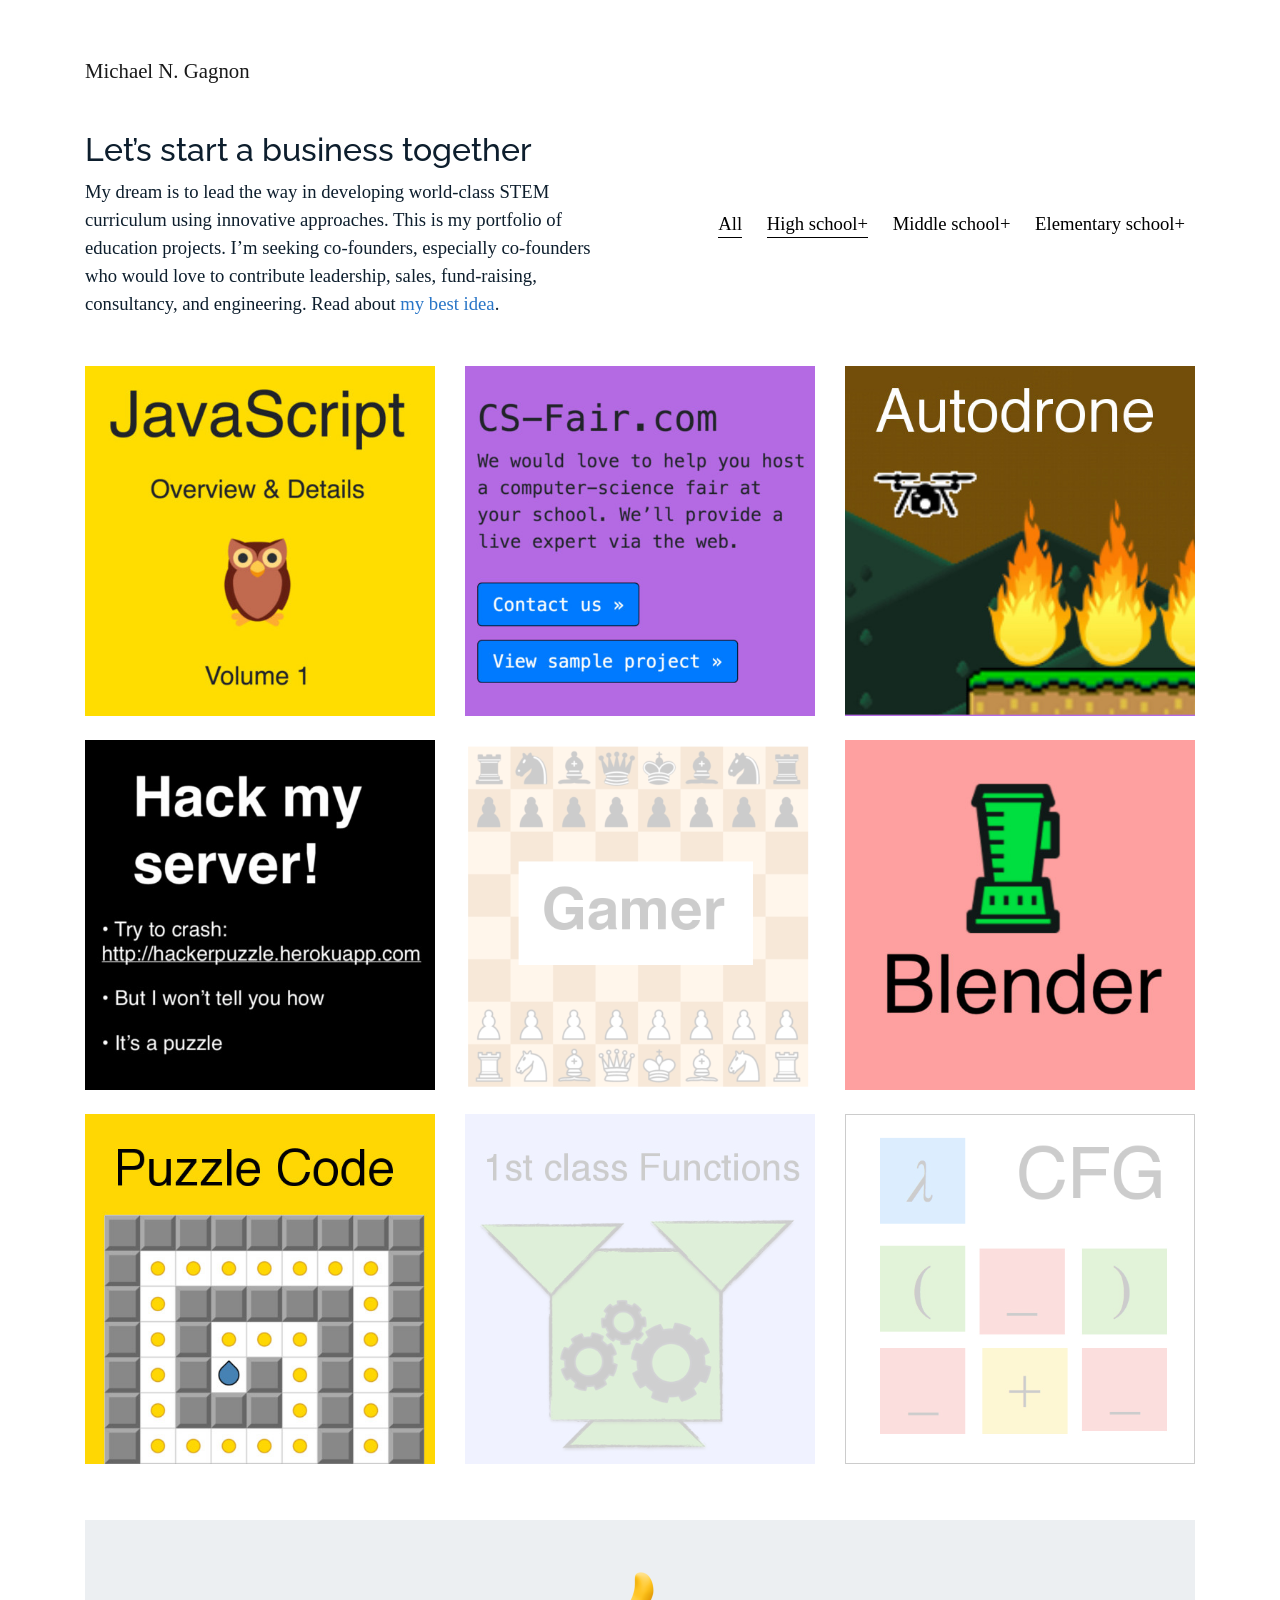
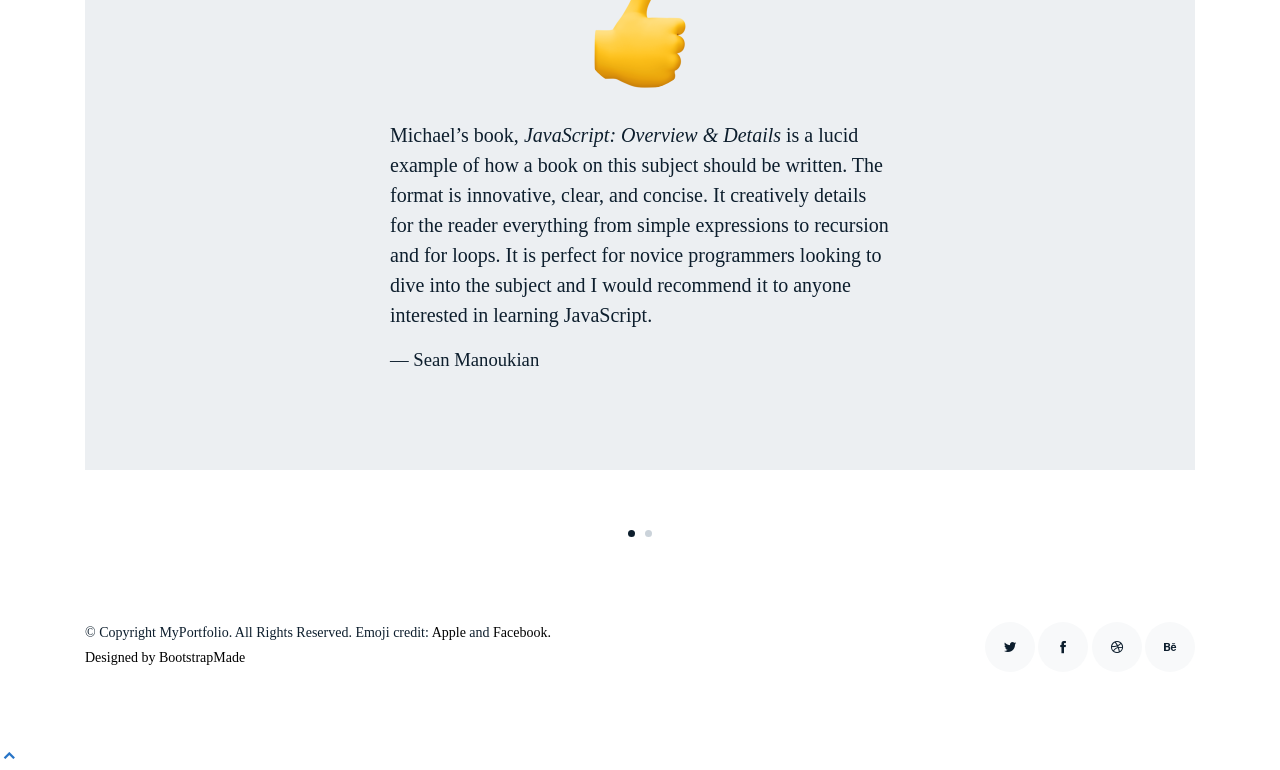
==== index.html @ 77067ec3 "." ====
<!DOCTYPE html>
<html lang="en">

<head>
  <meta charset="utf-8">
  <meta content="width=device-width, initial-scale=1.0" name="viewport">

  <title>Michael N. Gagnon - Index</title>
  <meta content="" name="descriptison">
  <meta content="" name="keywords">

  <!-- Favicons -->
  <link href="assets/img/favicon.png" rel="icon">
  <link href="assets/img/apple-touch-icon.png" rel="apple-touch-icon">

  <!-- Google Fonts -->
  <link href="https://fonts.googleapis.com/css?family=https://fonts.googleapis.com/css?family=Inconsolata:400,500,600,700|Raleway:400,400i,500,500i,600,600i,700,700i" rel="stylesheet">

  <!-- Vendor CSS Files -->
  <link href="assets/vendor/bootstrap/css/bootstrap.min.css" rel="stylesheet">
  <link href="assets/vendor/icofont/icofont.min.css" rel="stylesheet">
  <link href="assets/vendor/aos/aos.css" rel="stylesheet">
  <link href="assets/vendor/line-awesome/css/line-awesome.min.css" rel="stylesheet">
  <link href="assets/vendor/owl.carousel/assets/owl.carousel.min.css" rel="stylesheet">

  <!-- Template Main CSS File -->
  <link href="assets/css/style.css" rel="stylesheet">

  <!-- =======================================================
  * Template Name: MyPortfolio - v2.0.0
  * Template URL: https://bootstrapmade.com/myportfolio-bootstrap-portfolio-website-template/
  * Author: BootstrapMade.com
  * License: https://bootstrapmade.com/license/
  ======================================================== -->
</head>

<body>



  <nav class="navbar navbar-light custom-navbar">
    <div class="container">
      <a class="navbar-brand" href="index.html">Michael N. Gagnon</a>

      

    </div>
  </nav>

  <main id="main">

    <!-- ======= Works Section ======= -->
    <section class="section site-portfolio">
      <div class="container">
        <div class="row mb-5 align-items-center">
          <div class="col-md-12 col-lg-6 mb-4 mb-lg-0" data-aos="fade-up">
            <h2>Let&rsquo;s start a business together</h2>
            <p class="mb-0">My dream is to lead the way in developing world-class STEM curriculum using innovative approaches. 
            This is my portfolio of education projects.
             I&rsquo;m seeking co-founders, especially co-founders who would love to contribute leadership, sales, fund-raising, consultancy, and engineering. Read about <a href="magic-textbook.html">my best idea</a>.</p>
          </div>
          <div class="col-md-12 col-lg-6 text-left text-lg-right" data-aos="fade-up" data-aos-delay="100">
            <div id="filters" class="filters">
              <a href="#" data-filter="*" class="active">All</a>
              <a href="#" data-filter=".hs" class="active">High school+</a>
              <a href="#" data-filter=".ms">Middle school+</a>
              <a href="#" data-filter=".es">Elementary school+</a>
            </div>
          </div>
        </div>
        <div id="portfolio-grid" class="row no-gutter" data-aos="fade-up" data-aos-delay="200">
          <div class="item hs col-sm-6 col-md-4 col-lg-4 mb-4">
            <a href="js.html" class="item-wrap fancybox">
              <div class="work-info">
                <h3>A textbook</h3>
              </div>
              <img class="img-fluid" src="assets/img/img_1.jpg">
            </a>
          </div>
          <div class="item hs col-sm-6 col-md-4 col-lg-4 mb-4">
            <a href="cs-fair.html" class="item-wrap fancybox">
              <div class="work-info">
                <h3>A science fair</h3>
              </div>
              <img class="img-fluid" src="assets/img/img_2.jpg">
            </a>
          </div>
          <div class="item ms col-sm-6 col-md-4 col-lg-4 mb-4">
            <a href="autodrone.html" class="item-wrap fancybox">
              <div class="work-info">
                <h3>A programming game</h3>
              </div>
              <img class="img-fluid" src="assets/img/img_3.jpg">
            </a>
          </div>
          <div class="item ms col-sm-6 col-md-4 col-lg-4 mb-4">
            <a href="hack.html" class="item-wrap fancybox">
              <div class="work-info">
                <h3>An introduction to hacking</h3>
              </div>
              <img class="img-fluid" src="assets/img/img_4.jpg">
            </a>
          </div>
          <div class="item hs col-sm-6 col-md-4 col-lg-4 mb-4">
            <a href="https://github.com/mikegagnon/gamer" class="item-wrap fancybox static-fancy">
              <div class="work-info">
                <h3>Makes game development easier for novices</h3>
              </div>
              <img class="img-fluid" src="assets/img/img_5.png">
            </a>
          </div>
          <div class="item ms col-sm-6 col-md-4 col-lg-4 mb-4">
            <a href="blender.html" class="item-wrap fancybox">
              <div class="work-info">
                <h3>P2P tutoring</h3>
              </div>
              <img class="img-fluid" src="assets/img/img_6.jpg">
            </a>
          </div>


   

          <div class="item es col-sm-6 col-md-4 col-lg-4 mb-4">
            <a href="puzzlecode.html" class="item-wrap fancybox">
              <div class="work-info">
                <h3>A programming game</h3>
              </div>
              <img class="img-fluid" src="assets/img/img_7.jpg">
            </a>
          </div>
          <div class="item es col-sm-6 col-md-4 col-lg-4 mb-4">
            <a href="http://michaelgagnon.me/file/first-class-functions.key.zip" class="item-wrap fancybox  static-fancy">
              <div class="work-info">
                <h3>Theoretical computer science for elementary school</h3>
              </div>
              <img class="img-fluid" src="assets/img/img_8.jpg">
            </a>
          </div>
          <div class="item es col-sm-6 col-md-4 col-lg-4 mb-4">
            <a href="http://michaelgagnon.me/file/cfg.pdf" class="item-wrap fancybox  static-fancy">
              <div class="work-info">
                <h3>Theoretical computer science for elementary school</h3>
              </div>
              <img class="img-fluid" src="assets/img/img_9.jpg" style="border: 1px solid black;">
            </a>
          </div>
        </div>
      </div>
    </section><!-- End  Works Section -->

    <!-- ======= Testimonials Section ======= -->
    <section class="section pt-0">
      <div class="container">

        <div class="owl-carousel testimonial-carousel">

          <div class="testimonial-wrap">
            <div class="testimonial">
              <img src="assets/img/thumb.png" alt="Image" class="img-fluid">
              <blockquote>
                <p>Michael’s book, <i>JavaScript: Overview &amp; Details</i> is a lucid example of how a book on this subject should be written. The format is innovative, clear, and concise. It creatively details for the reader everything from simple expressions to recursion and for loops. It is perfect for novice programmers looking to dive into the subject and I would recommend it to anyone interested in learning JavaScript.  </p>
              </blockquote>
              <p>&mdash; Sean Manoukian</p>
            </div>
          </div>

          <div class="testimonial-wrap">
            <div class="testimonial">
              <img src="assets/img/smiley.png" alt="Image" class="img-fluid">
              <blockquote>
                <p>Your game [<i>Puzzle Code</i>] is beautifully done. Perhaps I did not play it long enough to discover anything that makes it particularly fun. It seems like a very generic rehearsal for programming concepts. I teach programming to students who have trouble multiplying and I might use the game to prep kids for learning BASIC. Learning BASIC, however, is only barely worth the time it takes and extending that process seems inefficient. I like your game but I can accomplish the same goals using Scratch and Scratch delivers a whole lot more at the same time. I'll keep thinking about how to use Puzzle Code. Good luck!</p>
              </blockquote>
              <p>&mdash; Anonymous</p>
            </div>
          </div>

        </div>

      </div>
    </section><!-- End Testimonials Section -->

  </main><!-- End #main -->

  <!-- ======= Footer ======= -->
  <footer class="footer" role="contentinfo">
    <div class="container">
      <div class="row">
        <div class="col-sm-6">
          <p class="mb-1">&copy; Copyright MyPortfolio. All Rights Reserved. Emoji credit: <a href="https://emojipedia.org/slightly-smiling-face/">Apple</a> and <a href="https://emojipedia.org/thumbs-up/">Facebook<a>.</p>
          <div class="credits">
            <!--
            All the links in the footer should remain intact.
            You can delete the links only if you purchased the pro version.
            Licensing information: https://bootstrapmade.com/license/
            Purchase the pro version with working PHP/AJAX contact form: https://bootstrapmade.com/buy/?theme=MyPortfolio
          -->
            Designed by <a href="https://bootstrapmade.com/">BootstrapMade</a>
          </div>
        </div>
        <div class="col-sm-6 social text-md-right">
          <a href="#"><span class="icofont-twitter"></span></a>
          <a href="#"><span class="icofont-facebook"></span></a>
          <a href="#"><span class="icofont-dribbble"></span></a>
          <a href="#"><span class="icofont-behance"></span></a>
        </div>
      </div>
    </div>
  </footer>

  <a href="#" class="back-to-top"><i class="icofont-simple-up"></i></a>

  <!-- Vendor JS Files -->
  <script src="assets/vendor/jquery/jquery.min.js"></script>
  <script src="assets/vendor/bootstrap/js/bootstrap.bundle.min.js"></script>
  <script src="assets/vendor/jquery.easing/jquery.easing.min.js"></script>
  <script src="assets/vendor/php-email-form/validate.js"></script>
  <script src="assets/vendor/aos/aos.js"></script>
  <script src="assets/vendor/isotope-layout/isotope.pkgd.min.js"></script>
  <script src="assets/vendor/owl.carousel/owl.carousel.min.js"></script>

  <!-- Template Main JS File -->
  <script src="assets/js/main.js"></script>

</body>

</html>
---- assets/vendor/line-awesome/css/line-awesome.min.css ----
.la,.lab,.lad,.lal,.lar,.las{-moz-osx-font-smoothing:grayscale;-webkit-font-smoothing:antialiased;display:inline-block;font-style:normal;font-variant:normal;text-rendering:auto;line-height:1}.la-lg{font-size:1.33333em;line-height:.75em;vertical-align:-.0667em}.la-xs{font-size:.75em}.la-sm{font-size:.875em}.la-1x{font-size:1em}.la-2x{font-size:2em}.la-3x{font-size:3em}.la-4x{font-size:4em}.la-5x{font-size:5em}.la-6x{font-size:6em}.la-7x{font-size:7em}.la-8x{font-size:8em}.la-9x{font-size:9em}.la-10x{font-size:10em}.la-fw{text-align:center;width:1.25em}.la-ul{list-style-type:none;margin-left:2.5em;padding-left:0}.la-ul>li{position:relative}.la-li{left:-2em;position:absolute;text-align:center;width:2em;line-height:inherit}.la-border{border:solid .08em #eee;border-radius:.1em;padding:.2em .25em .15em}.la-pull-left{float:left}.la-pull-right{float:right}.la.la-pull-left,.lab.la-pull-left,.lal.la-pull-left,.lar.la-pull-left,.las.la-pull-left{margin-right:.3em}.la.la-pull-right,.lab.la-pull-right,.lal.la-pull-right,.lar.la-pull-right,.las.la-pull-right{margin-left:.3em}.la-spin{-webkit-animation:la-spin 2s infinite linear;animation:la-spin 2s infinite linear}.la-pulse{-webkit-animation:la-spin 1s infinite steps(8);animation:la-spin 1s infinite steps(8)}@-webkit-keyframes la-spin{0%{-webkit-transform:rotate(0);transform:rotate(0)}100%{-webkit-transform:rotate(360deg);transform:rotate(360deg)}}@keyframes la-spin{0%{-webkit-transform:rotate(0);transform:rotate(0)}100%{-webkit-transform:rotate(360deg);transform:rotate(360deg)}}.la-rotate-90{-webkit-transform:rotate(90deg);transform:rotate(90deg)}.la-rotate-180{-webkit-transform:rotate(180deg);transform:rotate(180deg)}.la-rotate-270{-webkit-transform:rotate(270deg);transform:rotate(270deg)}.la-flip-horizontal{-webkit-transform:scale(-1,1);transform:scale(-1,1)}.la-flip-vertical{-webkit-transform:scale(1,-1);transform:scale(1,-1)}.la-flip-both,.la-flip-horizontal.la-flip-vertical{-webkit-transform:scale(-1,-1);transform:scale(-1,-1)}:root .la-flip-both,:root .la-flip-horizontal,:root .la-flip-vertical,:root .la-rotate-180,:root .la-rotate-270,:root .la-rotate-90{-webkit-filter:none;filter:none}.la-stack{display:inline-block;height:2em;line-height:2em;position:relative;vertical-align:middle;width:2.5em}.la-stack-1x,.la-stack-2x{left:0;position:absolute;text-align:center;width:100%}.la-stack-1x{line-height:inherit}.la-stack-2x{font-size:2em}.la-inverse{color:#fff}.la-500px:before{content:"\f26e"}.la-accessible-icon:before{content:"\f368"}.la-accusoft:before{content:"\f369"}.la-acquisitions-incorporated:before{content:"\f6af"}.la-ad:before{content:"\f641"}.la-address-book:before{content:"\f2b9"}.la-address-card:before{content:"\f2bb"}.la-adjust:before{content:"\f042"}.la-adn:before{content:"\f170"}.la-adobe:before{content:"\f778"}.la-adversal:before{content:"\f36a"}.la-affiliatetheme:before{content:"\f36b"}.la-air-freshener:before{content:"\f5d0"}.la-airbnb:before{content:"\f834"}.la-algolia:before{content:"\f36c"}.la-align-center:before{content:"\f037"}.la-align-justify:before{content:"\f039"}.la-align-left:before{content:"\f036"}.la-align-right:before{content:"\f038"}.la-alipay:before{content:"\f642"}.la-allergies:before{content:"\f461"}.la-amazon:before{content:"\f270"}.la-amazon-pay:before{content:"\f42c"}.la-ambulance:before{content:"\f0f9"}.la-american-sign-language-interpreting:before{content:"\f2a3"}.la-amilia:before{content:"\f36d"}.la-anchor:before{content:"\f13d"}.la-android:before{content:"\f17b"}.la-angellist:before{content:"\f209"}.la-angle-double-down:before{content:"\f103"}.la-angle-double-left:before{content:"\f100"}.la-angle-double-right:before{content:"\f101"}.la-angle-double-up:before{content:"\f102"}.la-angle-down:before{content:"\f107"}.la-angle-left:before{content:"\f104"}.la-angle-right:before{content:"\f105"}.la-angle-up:before{content:"\f106"}.la-angry:before{content:"\f556"}.la-angrycreative:before{content:"\f36e"}.la-angular:before{content:"\f420"}.la-ankh:before{content:"\f644"}.la-app-store:before{content:"\f36f"}.la-app-store-ios:before{content:"\f370"}.la-apper:before{content:"\f371"}.la-apple:before{content:"\f179"}.la-apple-alt:before{content:"\f5d1"}.la-apple-pay:before{content:"\f415"}.la-archive:before{content:"\f187"}.la-archway:before{content:"\f557"}.la-arrow-alt-circle-down:before{content:"\f358"}.la-arrow-alt-circle-left:before{content:"\f359"}.la-arrow-alt-circle-right:before{content:"\f35a"}.la-arrow-alt-circle-up:before{content:"\f35b"}.la-arrow-circle-down:before{content:"\f0ab"}.la-arrow-circle-left:before{content:"\f0a8"}.la-arrow-circle-right:before{content:"\f0a9"}.la-arrow-circle-up:before{content:"\f0aa"}.la-arrow-down:before{content:"\f063"}.la-arrow-left:before{content:"\f060"}.la-arrow-right:before{content:"\f061"}.la-arrow-up:before{content:"\f062"}.la-arrows-alt:before{content:"\f0b2"}.la-arrows-alt-h:before{content:"\f337"}.la-arrows-alt-v:before{content:"\f338"}.la-artstation:before{content:"\f77a"}.la-assistive-listening-systems:before{content:"\f2a2"}.la-asterisk:before{content:"\f069"}.la-asymmetrik:before{content:"\f372"}.la-at:before{content:"\f1fa"}.la-atlas:before{content:"\f558"}.la-atlassian:before{content:"\f77b"}.la-atom:before{content:"\f5d2"}.la-audible:before{content:"\f373"}.la-audio-description:before{content:"\f29e"}.la-autoprefixer:before{content:"\f41c"}.la-avianex:before{content:"\f374"}.la-aviato:before{content:"\f421"}.la-award:before{content:"\f559"}.la-aws:before{content:"\f375"}.la-baby:before{content:"\f77c"}.la-baby-carriage:before{content:"\f77d"}.la-backspace:before{content:"\f55a"}.la-backward:before{content:"\f04a"}.la-bacon:before{content:"\f7e5"}.la-balance-scale:before{content:"\f24e"}.la-balance-scale-left:before{content:"\f515"}.la-balance-scale-right:before{content:"\f516"}.la-ban:before{content:"\f05e"}.la-band-aid:before{content:"\f462"}.la-bandcamp:before{content:"\f2d5"}.la-barcode:before{content:"\f02a"}.la-bars:before{content:"\f0c9"}.la-baseball-ball:before{content:"\f433"}.la-basketball-ball:before{content:"\f434"}.la-bath:before{content:"\f2cd"}.la-battery-empty:before{content:"\f244"}.la-battery-full:before{content:"\f240"}.la-battery-half:before{content:"\f242"}.la-battery-quarter:before{content:"\f243"}.la-battery-three-quarters:before{content:"\f241"}.la-battle-net:before{content:"\f835"}.la-bed:before{content:"\f236"}.la-beer:before{content:"\f0fc"}.la-behance:before{content:"\f1b4"}.la-behance-square:before{content:"\f1b5"}.la-bell:before{content:"\f0f3"}.la-bell-slash:before{content:"\f1f6"}.la-bezier-curve:before{content:"\f55b"}.la-bible:before{content:"\f647"}.la-bicycle:before{content:"\f206"}.la-biking:before{content:"\f84a"}.la-bimobject:before{content:"\f378"}.la-binoculars:before{content:"\f1e5"}.la-biohazard:before{content:"\f780"}.la-birthday-cake:before{content:"\f1fd"}.la-bitbucket:before{content:"\f171"}.la-bitcoin:before{content:"\f379"}.la-bity:before{content:"\f37a"}.la-black-tie:before{content:"\f27e"}.la-blackberry:before{content:"\f37b"}.la-blender:before{content:"\f517"}.la-blender-phone:before{content:"\f6b6"}.la-blind:before{content:"\f29d"}.la-blog:before{content:"\f781"}.la-blogger:before{content:"\f37c"}.la-blogger-b:before{content:"\f37d"}.la-bluetooth:before{content:"\f293"}.la-bluetooth-b:before{content:"\f294"}.la-bold:before{content:"\f032"}.la-bolt:before{content:"\f0e7"}.la-bomb:before{content:"\f1e2"}.la-bone:before{content:"\f5d7"}.la-bong:before{content:"\f55c"}.la-book:before{content:"\f02d"}.la-book-dead:before{content:"\f6b7"}.la-book-medical:before{content:"\f7e6"}.la-book-open:before{content:"\f518"}.la-book-reader:before{content:"\f5da"}.la-bookmark:before{content:"\f02e"}.la-bootstrap:before{content:"\f836"}.la-border-all:before{content:"\f84c"}.la-border-none:before{content:"\f850"}.la-border-style:before{content:"\f853"}.la-bowling-ball:before{content:"\f436"}.la-box:before{content:"\f466"}.la-box-open:before{content:"\f49e"}.la-boxes:before{content:"\f468"}.la-braille:before{content:"\f2a1"}.la-brain:before{content:"\f5dc"}.la-bread-slice:before{content:"\f7ec"}.la-briefcase:before{content:"\f0b1"}.la-briefcase-medical:before{content:"\f469"}.la-broadcast-tower:before{content:"\f519"}.la-broom:before{content:"\f51a"}.la-brush:before{content:"\f55d"}.la-btc:before{content:"\f15a"}.la-buffer:before{content:"\f837"}.la-bug:before{content:"\f188"}.la-building:before{content:"\f1ad"}.la-bullhorn:before{content:"\f0a1"}.la-bullseye:before{content:"\f140"}.la-burn:before{content:"\f46a"}.la-buromobelexperte:before{content:"\f37f"}.la-bus:before{content:"\f207"}.la-bus-alt:before{content:"\f55e"}.la-business-time:before{content:"\f64a"}.la-buy-n-large:before{content:"\f8a6"}.la-buysellads:before{content:"\f20d"}.la-calculator:before{content:"\f1ec"}.la-calendar:before{content:"\f133"}.la-calendar-alt:before{content:"\f073"}.la-calendar-check:before{content:"\f274"}.la-calendar-day:before{content:"\f783"}.la-calendar-minus:before{content:"\f272"}.la-calendar-plus:before{content:"\f271"}.la-calendar-times:before{content:"\f273"}.la-calendar-week:before{content:"\f784"}.la-camera:before{content:"\f030"}.la-camera-retro:before{content:"\f083"}.la-campground:before{content:"\f6bb"}.la-canadian-maple-leaf:before{content:"\f785"}.la-candy-cane:before{content:"\f786"}.la-cannabis:before{content:"\f55f"}.la-capsules:before{content:"\f46b"}.la-car:before{content:"\f1b9"}.la-car-alt:before{content:"\f5de"}.la-car-battery:before{content:"\f5df"}.la-car-crash:before{content:"\f5e1"}.la-car-side:before{content:"\f5e4"}.la-caret-down:before{content:"\f0d7"}.la-caret-left:before{content:"\f0d9"}.la-caret-right:before{content:"\f0da"}.la-caret-square-down:before{content:"\f150"}.la-caret-square-left:before{content:"\f191"}.la-caret-square-right:before{content:"\f152"}.la-caret-square-up:before{content:"\f151"}.la-caret-up:before{content:"\f0d8"}.la-carrot:before{content:"\f787"}.la-cart-arrow-down:before{content:"\f218"}.la-cart-plus:before{content:"\f217"}.la-cash-register:before{content:"\f788"}.la-cat:before{content:"\f6be"}.la-cc-amazon-pay:before{content:"\f42d"}.la-cc-amex:before{content:"\f1f3"}.la-cc-apple-pay:before{content:"\f416"}.la-cc-diners-club:before{content:"\f24c"}.la-cc-discover:before{content:"\f1f2"}.la-cc-jcb:before{content:"\f24b"}.la-cc-mastercard:before{content:"\f1f1"}.la-cc-paypal:before{content:"\f1f4"}.la-cc-stripe:before{content:"\f1f5"}.la-cc-visa:before{content:"\f1f0"}.la-centercode:before{content:"\f380"}.la-centos:before{content:"\f789"}.la-certificate:before{content:"\f0a3"}.la-chair:before{content:"\f6c0"}.la-chalkboard:before{content:"\f51b"}.la-chalkboard-teacher:before{content:"\f51c"}.la-charging-station:before{content:"\f5e7"}.la-chart-area:before{content:"\f1fe"}.la-chart-bar:before{content:"\f080"}.la-chart-line:before{content:"\f201"}.la-chart-pie:before{content:"\f200"}.la-check:before{content:"\f00c"}.la-check-circle:before{content:"\f058"}.la-check-double:before{content:"\f560"}.la-check-square:before{content:"\f14a"}.la-cheese:before{content:"\f7ef"}.la-chess:before{content:"\f439"}.la-chess-bishop:before{content:"\f43a"}.la-chess-board:before{content:"\f43c"}.la-chess-king:before{content:"\f43f"}.la-chess-knight:before{content:"\f441"}.la-chess-pawn:before{content:"\f443"}.la-chess-queen:before{content:"\f445"}.la-chess-rook:before{content:"\f447"}.la-chevron-circle-down:before{content:"\f13a"}.la-chevron-circle-left:before{content:"\f137"}.la-chevron-circle-right:before{content:"\f138"}.la-chevron-circle-up:before{content:"\f139"}.la-chevron-down:before{content:"\f078"}.la-chevron-left:before{content:"\f053"}.la-chevron-right:before{content:"\f054"}.la-chevron-up:before{content:"\f077"}.la-child:before{content:"\f1ae"}.la-chrome:before{content:"\f268"}.la-chromecast:before{content:"\f838"}.la-church:before{content:"\f51d"}.la-circle:before{content:"\f111"}.la-circle-notch:before{content:"\f1ce"}.la-city:before{content:"\f64f"}.la-clinic-medical:before{content:"\f7f2"}.la-clipboard:before{content:"\f328"}.la-clipboard-check:before{content:"\f46c"}.la-clipboard-list:before{content:"\f46d"}.la-clock:before{content:"\f017"}.la-clone:before{content:"\f24d"}.la-closed-captioning:before{content:"\f20a"}.la-cloud:before{content:"\f0c2"}.la-cloud-download-alt:before{content:"\f381"}.la-cloud-meatball:before{content:"\f73b"}.la-cloud-moon:before{content:"\f6c3"}.la-cloud-moon-rain:before{content:"\f73c"}.la-cloud-rain:before{content:"\f73d"}.la-cloud-showers-heavy:before{content:"\f740"}.la-cloud-sun:before{content:"\f6c4"}.la-cloud-sun-rain:before{content:"\f743"}.la-cloud-upload-alt:before{content:"\f382"}.la-cloudscale:before{content:"\f383"}.la-cloudsmith:before{content:"\f384"}.la-cloudversify:before{content:"\f385"}.la-cocktail:before{content:"\f561"}.la-code:before{content:"\f121"}.la-code-branch:before{content:"\f126"}.la-codepen:before{content:"\f1cb"}.la-codiepie:before{content:"\f284"}.la-coffee:before{content:"\f0f4"}.la-cog:before{content:"\f013"}.la-cogs:before{content:"\f085"}.la-coins:before{content:"\f51e"}.la-columns:before{content:"\f0db"}.la-comment:before{content:"\f075"}.la-comment-alt:before{content:"\f27a"}.la-comment-dollar:before{content:"\f651"}.la-comment-dots:before{content:"\f4ad"}.la-comment-medical:before{content:"\f7f5"}.la-comment-slash:before{content:"\f4b3"}.la-comments:before{content:"\f086"}.la-comments-dollar:before{content:"\f653"}.la-compact-disc:before{content:"\f51f"}.la-compass:before{content:"\f14e"}.la-compress:before{content:"\f066"}.la-compress-arrows-alt:before{content:"\f78c"}.la-concierge-bell:before{content:"\f562"}.la-confluence:before{content:"\f78d"}.la-connectdevelop:before{content:"\f20e"}.la-contao:before{content:"\f26d"}.la-cookie:before{content:"\f563"}.la-cookie-bite:before{content:"\f564"}.la-copy:before{content:"\f0c5"}.la-copyright:before{content:"\f1f9"}.la-cotton-bureau:before{content:"\f89e"}.la-couch:before{content:"\f4b8"}.la-cpanel:before{content:"\f388"}.la-creative-commons:before{content:"\f25e"}.la-creative-commons-by:before{content:"\f4e7"}.la-creative-commons-nc:before{content:"\f4e8"}.la-creative-commons-nc-eu:before{content:"\f4e9"}.la-creative-commons-nc-jp:before{content:"\f4ea"}.la-creative-commons-nd:before{content:"\f4eb"}.la-creative-commons-pd:before{content:"\f4ec"}.la-creative-commons-pd-alt:before{content:"\f4ed"}.la-creative-commons-remix:before{content:"\f4ee"}.la-creative-commons-sa:before{content:"\f4ef"}.la-creative-commons-sampling:before{content:"\f4f0"}.la-creative-commons-sampling-plus:before{content:"\f4f1"}.la-creative-commons-share:before{content:"\f4f2"}.la-creative-commons-zero:before{content:"\f4f3"}.la-credit-card:before{content:"\f09d"}.la-critical-role:before{content:"\f6c9"}.la-crop:before{content:"\f125"}.la-crop-alt:before{content:"\f565"}.la-cross:before{content:"\f654"}.la-crosshairs:before{content:"\f05b"}.la-crow:before{content:"\f520"}.la-crown:before{content:"\f521"}.la-crutch:before{content:"\f7f7"}.la-css3:before{content:"\f13c"}.la-css3-alt:before{content:"\f38b"}.la-cube:before{content:"\f1b2"}.la-cubes:before{content:"\f1b3"}.la-cut:before{content:"\f0c4"}.la-cuttlefish:before{content:"\f38c"}.la-d-and-d:before{content:"\f38d"}.la-d-and-d-beyond:before{content:"\f6ca"}.la-dashcube:before{content:"\f210"}.la-database:before{content:"\f1c0"}.la-deaf:before{content:"\f2a4"}.la-delicious:before{content:"\f1a5"}.la-democrat:before{content:"\f747"}.la-deploydog:before{content:"\f38e"}.la-deskpro:before{content:"\f38f"}.la-desktop:before{content:"\f108"}.la-dev:before{content:"\f6cc"}.la-deviantart:before{content:"\f1bd"}.la-dharmachakra:before{content:"\f655"}.la-dhl:before{content:"\f790"}.la-diagnoses:before{content:"\f470"}.la-diaspora:before{content:"\f791"}.la-dice:before{content:"\f522"}.la-dice-d20:before{content:"\f6cf"}.la-dice-d6:before{content:"\f6d1"}.la-dice-five:before{content:"\f523"}.la-dice-four:before{content:"\f524"}.la-dice-one:before{content:"\f525"}.la-dice-six:before{content:"\f526"}.la-dice-three:before{content:"\f527"}.la-dice-two:before{content:"\f528"}.la-digg:before{content:"\f1a6"}.la-digital-ocean:before{content:"\f391"}.la-digital-tachograph:before{content:"\f566"}.la-directions:before{content:"\f5eb"}.la-discord:before{content:"\f392"}.la-discourse:before{content:"\f393"}.la-divide:before{content:"\f529"}.la-dizzy:before{content:"\f567"}.la-dna:before{content:"\f471"}.la-dochub:before{content:"\f394"}.la-docker:before{content:"\f395"}.la-dog:before{content:"\f6d3"}.la-dollar-sign:before{content:"\f155"}.la-dolly:before{content:"\f472"}.la-dolly-flatbed:before{content:"\f474"}.la-donate:before{content:"\f4b9"}.la-door-closed:before{content:"\f52a"}.la-door-open:before{content:"\f52b"}.la-dot-circle:before{content:"\f192"}.la-dove:before{content:"\f4ba"}.la-download:before{content:"\f019"}.la-draft2digital:before{content:"\f396"}.la-drafting-compass:before{content:"\f568"}.la-dragon:before{content:"\f6d5"}.la-draw-polygon:before{content:"\f5ee"}.la-dribbble:before{content:"\f17d"}.la-dribbble-square:before{content:"\f397"}.la-dropbox:before{content:"\f16b"}.la-drum:before{content:"\f569"}.la-drum-steelpan:before{content:"\f56a"}.la-drumstick-bite:before{content:"\f6d7"}.la-drupal:before{content:"\f1a9"}.la-dumbbell:before{content:"\f44b"}.la-dumpster:before{content:"\f793"}.la-dumpster-fire:before{content:"\f794"}.la-dungeon:before{content:"\f6d9"}.la-dyalog:before{content:"\f399"}.la-earlybirds:before{content:"\f39a"}.la-ebay:before{content:"\f4f4"}.la-edge:before{content:"\f282"}.la-edit:before{content:"\f044"}.la-egg:before{content:"\f7fb"}.la-eject:before{content:"\f052"}.la-elementor:before{content:"\f430"}.la-ellipsis-h:before{content:"\f141"}.la-ellipsis-v:before{content:"\f142"}.la-ello:before{content:"\f5f1"}.la-ember:before{content:"\f423"}.la-empire:before{content:"\f1d1"}.la-envelope:before{content:"\f0e0"}.la-envelope-open:before{content:"\f2b6"}.la-envelope-open-text:before{content:"\f658"}.la-envelope-square:before{content:"\f199"}.la-envira:before{content:"\f299"}.la-equals:before{content:"\f52c"}.la-eraser:before{content:"\f12d"}.la-erlang:before{content:"\f39d"}.la-ethereum:before{content:"\f42e"}.la-ethernet:before{content:"\f796"}.la-etsy:before{content:"\f2d7"}.la-euro-sign:before{content:"\f153"}.la-evernote:before{content:"\f839"}.la-exchange-alt:before{content:"\f362"}.la-exclamation:before{content:"\f12a"}.la-exclamation-circle:before{content:"\f06a"}.la-exclamation-triangle:before{content:"\f071"}.la-expand:before{content:"\f065"}.la-expand-arrows-alt:before{content:"\f31e"}.la-expeditedssl:before{content:"\f23e"}.la-external-link-alt:before{content:"\f35d"}.la-external-link-square-alt:before{content:"\f360"}.la-eye:before{content:"\f06e"}.la-eye-dropper:before{content:"\f1fb"}.la-eye-slash:before{content:"\f070"}.la-facebook:before{content:"\f09a"}.la-facebook-f:before{content:"\f39e"}.la-facebook-messenger:before{content:"\f39f"}.la-facebook-square:before{content:"\f082"}.la-fan:before{content:"\f863"}.la-fantasy-flight-games:before{content:"\f6dc"}.la-fast-backward:before{content:"\f049"}.la-fast-forward:before{content:"\f050"}.la-fax:before{content:"\f1ac"}.la-feather:before{content:"\f52d"}.la-feather-alt:before{content:"\f56b"}.la-fedex:before{content:"\f797"}.la-fedora:before{content:"\f798"}.la-female:before{content:"\f182"}.la-fighter-jet:before{content:"\f0fb"}.la-figma:before{content:"\f799"}.la-file:before{content:"\f15b"}.la-file-alt:before{content:"\f15c"}.la-file-archive:before{content:"\f1c6"}.la-file-audio:before{content:"\f1c7"}.la-file-code:before{content:"\f1c9"}.la-file-contract:before{content:"\f56c"}.la-file-csv:before{content:"\f6dd"}.la-file-download:before{content:"\f56d"}.la-file-excel:before{content:"\f1c3"}.la-file-export:before{content:"\f56e"}.la-file-image:before{content:"\f1c5"}.la-file-import:before{content:"\f56f"}.la-file-invoice:before{content:"\f570"}.la-file-invoice-dollar:before{content:"\f571"}.la-file-medical:before{content:"\f477"}.la-file-medical-alt:before{content:"\f478"}.la-file-pdf:before{content:"\f1c1"}.la-file-powerpoint:before{content:"\f1c4"}.la-file-prescription:before{content:"\f572"}.la-file-signature:before{content:"\f573"}.la-file-upload:before{content:"\f574"}.la-file-video:before{content:"\f1c8"}.la-file-word:before{content:"\f1c2"}.la-fill:before{content:"\f575"}.la-fill-drip:before{content:"\f576"}.la-film:before{content:"\f008"}.la-filter:before{content:"\f0b0"}.la-fingerprint:before{content:"\f577"}.la-fire:before{content:"\f06d"}.la-fire-alt:before{content:"\f7e4"}.la-fire-extinguisher:before{content:"\f134"}.la-firefox:before{content:"\f269"}.la-first-aid:before{content:"\f479"}.la-first-order:before{content:"\f2b0"}.la-first-order-alt:before{content:"\f50a"}.la-firstdraft:before{content:"\f3a1"}.la-fish:before{content:"\f578"}.la-fist-raised:before{content:"\f6de"}.la-flag:before{content:"\f024"}.la-flag-checkered:before{content:"\f11e"}.la-flag-usa:before{content:"\f74d"}.la-flask:before{content:"\f0c3"}.la-flickr:before{content:"\f16e"}.la-flipboard:before{content:"\f44d"}.la-flushed:before{content:"\f579"}.la-fly:before{content:"\f417"}.la-folder:before{content:"\f07b"}.la-folder-minus:before{content:"\f65d"}.la-folder-open:before{content:"\f07c"}.la-folder-plus:before{content:"\f65e"}.la-font:before{content:"\f031"}.la-font-awesome:before{content:"\f2b4"}.la-font-awesome-alt:before{content:"\f35c"}.la-font-awesome-flag:before{content:"\f425"}.la-font-awesome-logo-full:before{content:"\f4e6"}.la-fonticons:before{content:"\f280"}.la-fonticons-fi:before{content:"\f3a2"}.la-football-ball:before{content:"\f44e"}.la-fort-awesome:before{content:"\f286"}.la-fort-awesome-alt:before{content:"\f3a3"}.la-forumbee:before{content:"\f211"}.la-forward:before{content:"\f04e"}.la-foursquare:before{content:"\f180"}.la-free-code-camp:before{content:"\f2c5"}.la-freebsd:before{content:"\f3a4"}.la-frog:before{content:"\f52e"}.la-frown:before{content:"\f119"}.la-frown-open:before{content:"\f57a"}.la-fulcrum:before{content:"\f50b"}.la-funnel-dollar:before{content:"\f662"}.la-futbol:before{content:"\f1e3"}.la-galactic-republic:before{content:"\f50c"}.la-galactic-senate:before{content:"\f50d"}.la-gamepad:before{content:"\f11b"}.la-gas-pump:before{content:"\f52f"}.la-gavel:before{content:"\f0e3"}.la-gem:before{content:"\f3a5"}.la-genderless:before{content:"\f22d"}.la-get-pocket:before{content:"\f265"}.la-gg:before{content:"\f260"}.la-gg-circle:before{content:"\f261"}.la-ghost:before{content:"\f6e2"}.la-gift:before{content:"\f06b"}.la-gifts:before{content:"\f79c"}.la-git:before{content:"\f1d3"}.la-git-alt:before{content:"\f841"}.la-git-square:before{content:"\f1d2"}.la-github:before{content:"\f09b"}.la-github-alt:before{content:"\f113"}.la-github-square:before{content:"\f092"}.la-gitkraken:before{content:"\f3a6"}.la-gitlab:before{content:"\f296"}.la-gitter:before{content:"\f426"}.la-glass-cheers:before{content:"\f79f"}.la-glass-martini:before{content:"\f000"}.la-glass-martini-alt:before{content:"\f57b"}.la-glass-whiskey:before{content:"\f7a0"}.la-glasses:before{content:"\f530"}.la-glide:before{content:"\f2a5"}.la-glide-g:before{content:"\f2a6"}.la-globe:before{content:"\f0ac"}.la-globe-africa:before{content:"\f57c"}.la-globe-americas:before{content:"\f57d"}.la-globe-asia:before{content:"\f57e"}.la-globe-europe:before{content:"\f7a2"}.la-gofore:before{content:"\f3a7"}.la-golf-ball:before{content:"\f450"}.la-goodreads:before{content:"\f3a8"}.la-goodreads-g:before{content:"\f3a9"}.la-google:before{content:"\f1a0"}.la-google-drive:before{content:"\f3aa"}.la-google-play:before{content:"\f3ab"}.la-google-plus:before{content:"\f2b3"}.la-google-plus-g:before{content:"\f0d5"}.la-google-plus-square:before{content:"\f0d4"}.la-google-wallet:before{content:"\f1ee"}.la-gopuram:before{content:"\f664"}.la-graduation-cap:before{content:"\f19d"}.la-gratipay:before{content:"\f184"}.la-grav:before{content:"\f2d6"}.la-greater-than:before{content:"\f531"}.la-greater-than-equal:before{content:"\f532"}.la-grimace:before{content:"\f57f"}.la-grin:before{content:"\f580"}.la-grin-alt:before{content:"\f581"}.la-grin-beam:before{content:"\f582"}.la-grin-beam-sweat:before{content:"\f583"}.la-grin-hearts:before{content:"\f584"}.la-grin-squint:before{content:"\f585"}.la-grin-squint-tears:before{content:"\f586"}.la-grin-stars:before{content:"\f587"}.la-grin-tears:before{content:"\f588"}.la-grin-tongue:before{content:"\f589"}.la-grin-tongue-squint:before{content:"\f58a"}.la-grin-tongue-wink:before{content:"\f58b"}.la-grin-wink:before{content:"\f58c"}.la-grip-horizontal:before{content:"\f58d"}.la-grip-lines:before{content:"\f7a4"}.la-grip-lines-vertical:before{content:"\f7a5"}.la-grip-vertical:before{content:"\f58e"}.la-gripfire:before{content:"\f3ac"}.la-grunt:before{content:"\f3ad"}.la-guitar:before{content:"\f7a6"}.la-gulp:before{content:"\f3ae"}.la-h-square:before{content:"\f0fd"}.la-hacker-news:before{content:"\f1d4"}.la-hacker-news-square:before{content:"\f3af"}.la-hackerrank:before{content:"\f5f7"}.la-hamburger:before{content:"\f805"}.la-hammer:before{content:"\f6e3"}.la-hamsa:before{content:"\f665"}.la-hand-holding:before{content:"\f4bd"}.la-hand-holding-heart:before{content:"\f4be"}.la-hand-holding-usd:before{content:"\f4c0"}.la-hand-lizard:before{content:"\f258"}.la-hand-middle-finger:before{content:"\f806"}.la-hand-paper:before{content:"\f256"}.la-hand-peace:before{content:"\f25b"}.la-hand-point-down:before{content:"\f0a7"}.la-hand-point-left:before{content:"\f0a5"}.la-hand-point-right:before{content:"\f0a4"}.la-hand-point-up:before{content:"\f0a6"}.la-hand-pointer:before{content:"\f25a"}.la-hand-rock:before{content:"\f255"}.la-hand-scissors:before{content:"\f257"}.la-hand-spock:before{content:"\f259"}.la-hands:before{content:"\f4c2"}.la-hands-helping:before{content:"\f4c4"}.la-handshake:before{content:"\f2b5"}.la-hanukiah:before{content:"\f6e6"}.la-hard-hat:before{content:"\f807"}.la-hashtag:before{content:"\f292"}.la-hat-cowboy:before{content:"\f8c0"}.la-hat-cowboy-side:before{content:"\f8c1"}.la-hat-wizard:before{content:"\f6e8"}.la-haykal:before{content:"\f666"}.la-hdd:before{content:"\f0a0"}.la-heading:before{content:"\f1dc"}.la-headphones:before{content:"\f025"}.la-headphones-alt:before{content:"\f58f"}.la-headset:before{content:"\f590"}.la-heart:before{content:"\f004"}.la-heart-broken:before{content:"\f7a9"}.la-heartbeat:before{content:"\f21e"}.la-helicopter:before{content:"\f533"}.la-highlighter:before{content:"\f591"}.la-hiking:before{content:"\f6ec"}.la-hippo:before{content:"\f6ed"}.la-hips:before{content:"\f452"}.la-hire-a-helper:before{content:"\f3b0"}.la-history:before{content:"\f1da"}.la-hockey-puck:before{content:"\f453"}.la-holly-berry:before{content:"\f7aa"}.la-home:before{content:"\f015"}.la-hooli:before{content:"\f427"}.la-hornbill:before{content:"\f592"}.la-horse:before{content:"\f6f0"}.la-horse-head:before{content:"\f7ab"}.la-hospital:before{content:"\f0f8"}.la-hospital-alt:before{content:"\f47d"}.la-hospital-symbol:before{content:"\f47e"}.la-hot-tub:before{content:"\f593"}.la-hotdog:before{content:"\f80f"}.la-hotel:before{content:"\f594"}.la-hotjar:before{content:"\f3b1"}.la-hourglass:before{content:"\f254"}.la-hourglass-end:before{content:"\f253"}.la-hourglass-half:before{content:"\f252"}.la-hourglass-start:before{content:"\f251"}.la-house-damage:before{content:"\f6f1"}.la-houzz:before{content:"\f27c"}.la-hryvnia:before{content:"\f6f2"}.la-html5:before{content:"\f13b"}.la-hubspot:before{content:"\f3b2"}.la-i-cursor:before{content:"\f246"}.la-ice-cream:before{content:"\f810"}.la-icicles:before{content:"\f7ad"}.la-icons:before{content:"\f86d"}.la-id-badge:before{content:"\f2c1"}.la-id-card:before{content:"\f2c2"}.la-id-card-alt:before{content:"\f47f"}.la-igloo:before{content:"\f7ae"}.la-image:before{content:"\f03e"}.la-images:before{content:"\f302"}.la-imdb:before{content:"\f2d8"}.la-inbox:before{content:"\f01c"}.la-indent:before{content:"\f03c"}.la-industry:before{content:"\f275"}.la-infinity:before{content:"\f534"}.la-info:before{content:"\f129"}.la-info-circle:before{content:"\f05a"}.la-instagram:before{content:"\f16d"}.la-intercom:before{content:"\f7af"}.la-internet-explorer:before{content:"\f26b"}.la-invision:before{content:"\f7b0"}.la-ioxhost:before{content:"\f208"}.la-italic:before{content:"\f033"}.la-itch-io:before{content:"\f83a"}.la-itunes:before{content:"\f3b4"}.la-itunes-note:before{content:"\f3b5"}.la-java:before{content:"\f4e4"}.la-jedi:before{content:"\f669"}.la-jedi-order:before{content:"\f50e"}.la-jenkins:before{content:"\f3b6"}.la-jira:before{content:"\f7b1"}.la-joget:before{content:"\f3b7"}.la-joint:before{content:"\f595"}.la-joomla:before{content:"\f1aa"}.la-journal-whills:before{content:"\f66a"}.la-js:before{content:"\f3b8"}.la-js-square:before{content:"\f3b9"}.la-jsfiddle:before{content:"\f1cc"}.la-kaaba:before{content:"\f66b"}.la-kaggle:before{content:"\f5fa"}.la-key:before{content:"\f084"}.la-keybase:before{content:"\f4f5"}.la-keyboard:before{content:"\f11c"}.la-keycdn:before{content:"\f3ba"}.la-khanda:before{content:"\f66d"}.la-kickstarter:before{content:"\f3bb"}.la-kickstarter-k:before{content:"\f3bc"}.la-kiss:before{content:"\f596"}.la-kiss-beam:before{content:"\f597"}.la-kiss-wink-heart:before{content:"\f598"}.la-kiwi-bird:before{content:"\f535"}.la-korvue:before{content:"\f42f"}.la-landmark:before{content:"\f66f"}.la-language:before{content:"\f1ab"}.la-laptop:before{content:"\f109"}.la-laptop-code:before{content:"\f5fc"}.la-laptop-medical:before{content:"\f812"}.la-laravel:before{content:"\f3bd"}.la-lastfm:before{content:"\f202"}.la-lastfm-square:before{content:"\f203"}.la-laugh:before{content:"\f599"}.la-laugh-beam:before{content:"\f59a"}.la-laugh-squint:before{content:"\f59b"}.la-laugh-wink:before{content:"\f59c"}.la-layer-group:before{content:"\f5fd"}.la-leaf:before{content:"\f06c"}.la-leanpub:before{content:"\f212"}.la-lemon:before{content:"\f094"}.la-less:before{content:"\f41d"}.la-less-than:before{content:"\f536"}.la-less-than-equal:before{content:"\f537"}.la-level-down-alt:before{content:"\f3be"}.la-level-up-alt:before{content:"\f3bf"}.la-life-ring:before{content:"\f1cd"}.la-lightbulb:before{content:"\f0eb"}.la-line:before{content:"\f3c0"}.la-link:before{content:"\f0c1"}.la-linkedin:before{content:"\f08c"}.la-linkedin-in:before{content:"\f0e1"}.la-linode:before{content:"\f2b8"}.la-linux:before{content:"\f17c"}.la-lira-sign:before{content:"\f195"}.la-list:before{content:"\f03a"}.la-list-alt:before{content:"\f022"}.la-list-ol:before{content:"\f0cb"}.la-list-ul:before{content:"\f0ca"}.la-location-arrow:before{content:"\f124"}.la-lock:before{content:"\f023"}.la-lock-open:before{content:"\f3c1"}.la-long-arrow-alt-down:before{content:"\f309"}.la-long-arrow-alt-left:before{content:"\f30a"}.la-long-arrow-alt-right:before{content:"\f30b"}.la-long-arrow-alt-up:before{content:"\f30c"}.la-low-vision:before{content:"\f2a8"}.la-luggage-cart:before{content:"\f59d"}.la-lyft:before{content:"\f3c3"}.la-magento:before{content:"\f3c4"}.la-magic:before{content:"\f0d0"}.la-magnet:before{content:"\f076"}.la-mail-bulk:before{content:"\f674"}.la-mailchimp:before{content:"\f59e"}.la-male:before{content:"\f183"}.la-mandalorian:before{content:"\f50f"}.la-map:before{content:"\f279"}.la-map-marked:before{content:"\f59f"}.la-map-marked-alt:before{content:"\f5a0"}.la-map-marker:before{content:"\f041"}.la-map-marker-alt:before{content:"\f3c5"}.la-map-pin:before{content:"\f276"}.la-map-signs:before{content:"\f277"}.la-markdown:before{content:"\f60f"}.la-marker:before{content:"\f5a1"}.la-mars:before{content:"\f222"}.la-mars-double:before{content:"\f227"}.la-mars-stroke:before{content:"\f229"}.la-mars-stroke-h:before{content:"\f22b"}.la-mars-stroke-v:before{content:"\f22a"}.la-mask:before{content:"\f6fa"}.la-mastodon:before{content:"\f4f6"}.la-maxcdn:before{content:"\f136"}.la-mdb:before{content:"\f8ca"}.la-medal:before{content:"\f5a2"}.la-medapps:before{content:"\f3c6"}.la-medium:before{content:"\f23a"}.la-medium-m:before{content:"\f3c7"}.la-medkit:before{content:"\f0fa"}.la-medrt:before{content:"\f3c8"}.la-meetup:before{content:"\f2e0"}.la-megaport:before{content:"\f5a3"}.la-meh:before{content:"\f11a"}.la-meh-blank:before{content:"\f5a4"}.la-meh-rolling-eyes:before{content:"\f5a5"}.la-memory:before{content:"\f538"}.la-mendeley:before{content:"\f7b3"}.la-menorah:before{content:"\f676"}.la-mercury:before{content:"\f223"}.la-meteor:before{content:"\f753"}.la-microchip:before{content:"\f2db"}.la-microphone:before{content:"\f130"}.la-microphone-alt:before{content:"\f3c9"}.la-microphone-alt-slash:before{content:"\f539"}.la-microphone-slash:before{content:"\f131"}.la-microscope:before{content:"\f610"}.la-microsoft:before{content:"\f3ca"}.la-minus:before{content:"\f068"}.la-minus-circle:before{content:"\f056"}.la-minus-square:before{content:"\f146"}.la-mitten:before{content:"\f7b5"}.la-mix:before{content:"\f3cb"}.la-mixcloud:before{content:"\f289"}.la-mizuni:before{content:"\f3cc"}.la-mobile:before{content:"\f10b"}.la-mobile-alt:before{content:"\f3cd"}.la-modx:before{content:"\f285"}.la-monero:before{content:"\f3d0"}.la-money-bill:before{content:"\f0d6"}.la-money-bill-alt:before{content:"\f3d1"}.la-money-bill-wave:before{content:"\f53a"}.la-money-bill-wave-alt:before{content:"\f53b"}.la-money-check:before{content:"\f53c"}.la-money-check-alt:before{content:"\f53d"}.la-monument:before{content:"\f5a6"}.la-moon:before{content:"\f186"}.la-mortar-pestle:before{content:"\f5a7"}.la-mosque:before{content:"\f678"}.la-motorcycle:before{content:"\f21c"}.la-mountain:before{content:"\f6fc"}.la-mouse:before{content:"\f8cc"}.la-mouse-pointer:before{content:"\f245"}.la-mug-hot:before{content:"\f7b6"}.la-music:before{content:"\f001"}.la-napster:before{content:"\f3d2"}.la-neos:before{content:"\f612"}.la-network-wired:before{content:"\f6ff"}.la-neuter:before{content:"\f22c"}.la-newspaper:before{content:"\f1ea"}.la-nimblr:before{content:"\f5a8"}.la-node:before{content:"\f419"}.la-node-js:before{content:"\f3d3"}.la-not-equal:before{content:"\f53e"}.la-notes-medical:before{content:"\f481"}.la-npm:before{content:"\f3d4"}.la-ns8:before{content:"\f3d5"}.la-nutritionix:before{content:"\f3d6"}.la-object-group:before{content:"\f247"}.la-object-ungroup:before{content:"\f248"}.la-odnoklassniki:before{content:"\f263"}.la-odnoklassniki-square:before{content:"\f264"}.la-oil-can:before{content:"\f613"}.la-old-republic:before{content:"\f510"}.la-om:before{content:"\f679"}.la-opencart:before{content:"\f23d"}.la-openid:before{content:"\f19b"}.la-opera:before{content:"\f26a"}.la-optin-monster:before{content:"\f23c"}.la-orcid:before{content:"\f8d2"}.la-osi:before{content:"\f41a"}.la-otter:before{content:"\f700"}.la-outdent:before{content:"\f03b"}.la-page4:before{content:"\f3d7"}.la-pagelines:before{content:"\f18c"}.la-pager:before{content:"\f815"}.la-paint-brush:before{content:"\f1fc"}.la-paint-roller:before{content:"\f5aa"}.la-palette:before{content:"\f53f"}.la-palfed:before{content:"\f3d8"}.la-pallet:before{content:"\f482"}.la-paper-plane:before{content:"\f1d8"}.la-paperclip:before{content:"\f0c6"}.la-parachute-box:before{content:"\f4cd"}.la-paragraph:before{content:"\f1dd"}.la-parking:before{content:"\f540"}.la-passport:before{content:"\f5ab"}.la-pastafarianism:before{content:"\f67b"}.la-paste:before{content:"\f0ea"}.la-patreon:before{content:"\f3d9"}.la-pause:before{content:"\f04c"}.la-pause-circle:before{content:"\f28b"}.la-paw:before{content:"\f1b0"}.la-paypal:before{content:"\f1ed"}.la-peace:before{content:"\f67c"}.la-pen:before{content:"\f304"}.la-pen-alt:before{content:"\f305"}.la-pen-fancy:before{content:"\f5ac"}.la-pen-nib:before{content:"\f5ad"}.la-pen-square:before{content:"\f14b"}.la-pencil-alt:before{content:"\f303"}.la-pencil-ruler:before{content:"\f5ae"}.la-penny-arcade:before{content:"\f704"}.la-people-carry:before{content:"\f4ce"}.la-pepper-hot:before{content:"\f816"}.la-percent:before{content:"\f295"}.la-percentage:before{content:"\f541"}.la-periscope:before{content:"\f3da"}.la-person-booth:before{content:"\f756"}.la-phabricator:before{content:"\f3db"}.la-phoenix-framework:before{content:"\f3dc"}.la-phoenix-squadron:before{content:"\f511"}.la-phone:before{content:"\f095"}.la-phone-alt:before{content:"\f879"}.la-phone-slash:before{content:"\f3dd"}.la-phone-square:before{content:"\f098"}.la-phone-square-alt:before{content:"\f87b"}.la-phone-volume:before{content:"\f2a0"}.la-photo-video:before{content:"\f87c"}.la-php:before{content:"\f457"}.la-pied-piper:before{content:"\f2ae"}.la-pied-piper-alt:before{content:"\f1a8"}.la-pied-piper-hat:before{content:"\f4e5"}.la-pied-piper-pp:before{content:"\f1a7"}.la-piggy-bank:before{content:"\f4d3"}.la-pills:before{content:"\f484"}.la-pinterest:before{content:"\f0d2"}.la-pinterest-p:before{content:"\f231"}.la-pinterest-square:before{content:"\f0d3"}.la-pizza-slice:before{content:"\f818"}.la-place-of-worship:before{content:"\f67f"}.la-plane:before{content:"\f072"}.la-plane-arrival:before{content:"\f5af"}.la-plane-departure:before{content:"\f5b0"}.la-play:before{content:"\f04b"}.la-play-circle:before{content:"\f144"}.la-playstation:before{content:"\f3df"}.la-plug:before{content:"\f1e6"}.la-plus:before{content:"\f067"}.la-plus-circle:before{content:"\f055"}.la-plus-square:before{content:"\f0fe"}.la-podcast:before{content:"\f2ce"}.la-poll:before{content:"\f681"}.la-poll-h:before{content:"\f682"}.la-poo:before{content:"\f2fe"}.la-poo-storm:before{content:"\f75a"}.la-poop:before{content:"\f619"}.la-portrait:before{content:"\f3e0"}.la-pound-sign:before{content:"\f154"}.la-power-off:before{content:"\f011"}.la-pray:before{content:"\f683"}.la-praying-hands:before{content:"\f684"}.la-prescription:before{content:"\f5b1"}.la-prescription-bottle:before{content:"\f485"}.la-prescription-bottle-alt:before{content:"\f486"}.la-print:before{content:"\f02f"}.la-procedures:before{content:"\f487"}.la-product-hunt:before{content:"\f288"}.la-project-diagram:before{content:"\f542"}.la-pushed:before{content:"\f3e1"}.la-puzzle-piece:before{content:"\f12e"}.la-python:before{content:"\f3e2"}.la-qq:before{content:"\f1d6"}.la-qrcode:before{content:"\f029"}.la-question:before{content:"\f128"}.la-question-circle:before{content:"\f059"}.la-quidditch:before{content:"\f458"}.la-quinscape:before{content:"\f459"}.la-quora:before{content:"\f2c4"}.la-quote-left:before{content:"\f10d"}.la-quote-right:before{content:"\f10e"}.la-quran:before{content:"\f687"}.la-r-project:before{content:"\f4f7"}.la-radiation:before{content:"\f7b9"}.la-radiation-alt:before{content:"\f7ba"}.la-rainbow:before{content:"\f75b"}.la-random:before{content:"\f074"}.la-raspberry-pi:before{content:"\f7bb"}.la-ravelry:before{content:"\f2d9"}.la-react:before{content:"\f41b"}.la-reacteurope:before{content:"\f75d"}.la-readme:before{content:"\f4d5"}.la-rebel:before{content:"\f1d0"}.la-receipt:before{content:"\f543"}.la-record-vinyl:before{content:"\f8d9"}.la-recycle:before{content:"\f1b8"}.la-red-river:before{content:"\f3e3"}.la-reddit:before{content:"\f1a1"}.la-reddit-alien:before{content:"\f281"}.la-reddit-square:before{content:"\f1a2"}.la-redhat:before{content:"\f7bc"}.la-redo:before{content:"\f01e"}.la-redo-alt:before{content:"\f2f9"}.la-registered:before{content:"\f25d"}.la-remove-format:before{content:"\f87d"}.la-renren:before{content:"\f18b"}.la-reply:before{content:"\f3e5"}.la-reply-all:before{content:"\f122"}.la-replyd:before{content:"\f3e6"}.la-republican:before{content:"\f75e"}.la-researchgate:before{content:"\f4f8"}.la-resolving:before{content:"\f3e7"}.la-restroom:before{content:"\f7bd"}.la-retweet:before{content:"\f079"}.la-rev:before{content:"\f5b2"}.la-ribbon:before{content:"\f4d6"}.la-ring:before{content:"\f70b"}.la-road:before{content:"\f018"}.la-robot:before{content:"\f544"}.la-rocket:before{content:"\f135"}.la-rocketchat:before{content:"\f3e8"}.la-rockrms:before{content:"\f3e9"}.la-route:before{content:"\f4d7"}.la-rss:before{content:"\f09e"}.la-rss-square:before{content:"\f143"}.la-ruble-sign:before{content:"\f158"}.la-ruler:before{content:"\f545"}.la-ruler-combined:before{content:"\f546"}.la-ruler-horizontal:before{content:"\f547"}.la-ruler-vertical:before{content:"\f548"}.la-running:before{content:"\f70c"}.la-rupee-sign:before{content:"\f156"}.la-sad-cry:before{content:"\f5b3"}.la-sad-tear:before{content:"\f5b4"}.la-safari:before{content:"\f267"}.la-salesforce:before{content:"\f83b"}.la-sass:before{content:"\f41e"}.la-satellite:before{content:"\f7bf"}.la-satellite-dish:before{content:"\f7c0"}.la-save:before{content:"\f0c7"}.la-schlix:before{content:"\f3ea"}.la-school:before{content:"\f549"}.la-screwdriver:before{content:"\f54a"}.la-scribd:before{content:"\f28a"}.la-scroll:before{content:"\f70e"}.la-sd-card:before{content:"\f7c2"}.la-search:before{content:"\f002"}.la-search-dollar:before{content:"\f688"}.la-search-location:before{content:"\f689"}.la-search-minus:before{content:"\f010"}.la-search-plus:before{content:"\f00e"}.la-searchengin:before{content:"\f3eb"}.la-seedling:before{content:"\f4d8"}.la-sellcast:before{content:"\f2da"}.la-sellsy:before{content:"\f213"}.la-server:before{content:"\f233"}.la-servicestack:before{content:"\f3ec"}.la-shapes:before{content:"\f61f"}.la-share:before{content:"\f064"}.la-share-alt:before{content:"\f1e0"}.la-share-alt-square:before{content:"\f1e1"}.la-share-square:before{content:"\f14d"}.la-shekel-sign:before{content:"\f20b"}.la-shield-alt:before{content:"\f3ed"}.la-ship:before{content:"\f21a"}.la-shipping-fast:before{content:"\f48b"}.la-shirtsinbulk:before{content:"\f214"}.la-shoe-prints:before{content:"\f54b"}.la-shopping-bag:before{content:"\f290"}.la-shopping-basket:before{content:"\f291"}.la-shopping-cart:before{content:"\f07a"}.la-shopware:before{content:"\f5b5"}.la-shower:before{content:"\f2cc"}.la-shuttle-van:before{content:"\f5b6"}.la-sign:before{content:"\f4d9"}.la-sign-in-alt:before{content:"\f2f6"}.la-sign-language:before{content:"\f2a7"}.la-sign-out-alt:before{content:"\f2f5"}.la-signal:before{content:"\f012"}.la-signature:before{content:"\f5b7"}.la-sim-card:before{content:"\f7c4"}.la-simplybuilt:before{content:"\f215"}.la-sistrix:before{content:"\f3ee"}.la-sitemap:before{content:"\f0e8"}.la-sith:before{content:"\f512"}.la-skating:before{content:"\f7c5"}.la-sketch:before{content:"\f7c6"}.la-skiing:before{content:"\f7c9"}.la-skiing-nordic:before{content:"\f7ca"}.la-skull:before{content:"\f54c"}.la-skull-crossbones:before{content:"\f714"}.la-skyatlas:before{content:"\f216"}.la-skype:before{content:"\f17e"}.la-slack:before{content:"\f198"}.la-slack-hash:before{content:"\f3ef"}.la-slash:before{content:"\f715"}.la-sleigh:before{content:"\f7cc"}.la-sliders-h:before{content:"\f1de"}.la-slideshare:before{content:"\f1e7"}.la-smile:before{content:"\f118"}.la-smile-beam:before{content:"\f5b8"}.la-smile-wink:before{content:"\f4da"}.la-smog:before{content:"\f75f"}.la-smoking:before{content:"\f48d"}.la-smoking-ban:before{content:"\f54d"}.la-sms:before{content:"\f7cd"}.la-snapchat:before{content:"\f2ab"}.la-snapchat-ghost:before{content:"\f2ac"}.la-snapchat-square:before{content:"\f2ad"}.la-snowboarding:before{content:"\f7ce"}.la-snowflake:before{content:"\f2dc"}.la-snowman:before{content:"\f7d0"}.la-snowplow:before{content:"\f7d2"}.la-socks:before{content:"\f696"}.la-solar-panel:before{content:"\f5ba"}.la-sort:before{content:"\f0dc"}.la-sort-alpha-down:before{content:"\f15d"}.la-sort-alpha-down-alt:before{content:"\f881"}.la-sort-alpha-up:before{content:"\f15e"}.la-sort-alpha-up-alt:before{content:"\f882"}.la-sort-amount-down:before{content:"\f160"}.la-sort-amount-down-alt:before{content:"\f884"}.la-sort-amount-up:before{content:"\f161"}.la-sort-amount-up-alt:before{content:"\f885"}.la-sort-down:before{content:"\f0dd"}.la-sort-numeric-down:before{content:"\f162"}.la-sort-numeric-down-alt:before{content:"\f886"}.la-sort-numeric-up:before{content:"\f163"}.la-sort-numeric-up-alt:before{content:"\f887"}.la-sort-up:before{content:"\f0de"}.la-soundcloud:before{content:"\f1be"}.la-sourcetree:before{content:"\f7d3"}.la-spa:before{content:"\f5bb"}.la-space-shuttle:before{content:"\f197"}.la-speakap:before{content:"\f3f3"}.la-speaker-deck:before{content:"\f83c"}.la-spell-check:before{content:"\f891"}.la-spider:before{content:"\f717"}.la-spinner:before{content:"\f110"}.la-splotch:before{content:"\f5bc"}.la-spotify:before{content:"\f1bc"}.la-spray-can:before{content:"\f5bd"}.la-square:before{content:"\f0c8"}.la-square-full:before{content:"\f45c"}.la-square-root-alt:before{content:"\f698"}.la-squarespace:before{content:"\f5be"}.la-stack-exchange:before{content:"\f18d"}.la-stack-overflow:before{content:"\f16c"}.la-stackpath:before{content:"\f842"}.la-stamp:before{content:"\f5bf"}.la-star:before{content:"\f005"}.la-star-and-crescent:before{content:"\f699"}.la-star-half:before{content:"\f089"}.la-star-half-alt:before{content:"\f5c0"}.la-star-of-david:before{content:"\f69a"}.la-star-of-life:before{content:"\f621"}.la-staylinked:before{content:"\f3f5"}.la-steam:before{content:"\f1b6"}.la-steam-square:before{content:"\f1b7"}.la-steam-symbol:before{content:"\f3f6"}.la-step-backward:before{content:"\f048"}.la-step-forward:before{content:"\f051"}.la-stethoscope:before{content:"\f0f1"}.la-sticker-mule:before{content:"\f3f7"}.la-sticky-note:before{content:"\f249"}.la-stop:before{content:"\f04d"}.la-stop-circle:before{content:"\f28d"}.la-stopwatch:before{content:"\f2f2"}.la-store:before{content:"\f54e"}.la-store-alt:before{content:"\f54f"}.la-strava:before{content:"\f428"}.la-stream:before{content:"\f550"}.la-street-view:before{content:"\f21d"}.la-strikethrough:before{content:"\f0cc"}.la-stripe:before{content:"\f429"}.la-stripe-s:before{content:"\f42a"}.la-stroopwafel:before{content:"\f551"}.la-studiovinari:before{content:"\f3f8"}.la-stumbleupon:before{content:"\f1a4"}.la-stumbleupon-circle:before{content:"\f1a3"}.la-subscript:before{content:"\f12c"}.la-subway:before{content:"\f239"}.la-suitcase:before{content:"\f0f2"}.la-suitcase-rolling:before{content:"\f5c1"}.la-sun:before{content:"\f185"}.la-superpowers:before{content:"\f2dd"}.la-superscript:before{content:"\f12b"}.la-supple:before{content:"\f3f9"}.la-surprise:before{content:"\f5c2"}.la-suse:before{content:"\f7d6"}.la-swatchbook:before{content:"\f5c3"}.la-swift:before{content:"\f8e1"}.la-swimmer:before{content:"\f5c4"}.la-swimming-pool:before{content:"\f5c5"}.la-symfony:before{content:"\f83d"}.la-synagogue:before{content:"\f69b"}.la-sync:before{content:"\f021"}.la-sync-alt:before{content:"\f2f1"}.la-syringe:before{content:"\f48e"}.la-table:before{content:"\f0ce"}.la-table-tennis:before{content:"\f45d"}.la-tablet:before{content:"\f10a"}.la-tablet-alt:before{content:"\f3fa"}.la-tablets:before{content:"\f490"}.la-tachometer-alt:before{content:"\f3fd"}.la-tag:before{content:"\f02b"}.la-tags:before{content:"\f02c"}.la-tape:before{content:"\f4db"}.la-tasks:before{content:"\f0ae"}.la-taxi:before{content:"\f1ba"}.la-teamspeak:before{content:"\f4f9"}.la-teeth:before{content:"\f62e"}.la-teeth-open:before{content:"\f62f"}.la-telegram:before{content:"\f2c6"}.la-telegram-plane:before{content:"\f3fe"}.la-temperature-high:before{content:"\f769"}.la-temperature-low:before{content:"\f76b"}.la-tencent-weibo:before{content:"\f1d5"}.la-tenge:before{content:"\f7d7"}.la-terminal:before{content:"\f120"}.la-text-height:before{content:"\f034"}.la-text-width:before{content:"\f035"}.la-th:before{content:"\f00a"}.la-th-large:before{content:"\f009"}.la-th-list:before{content:"\f00b"}.la-the-red-yeti:before{content:"\f69d"}.la-theater-masks:before{content:"\f630"}.la-themeco:before{content:"\f5c6"}.la-themeisle:before{content:"\f2b2"}.la-thermometer:before{content:"\f491"}.la-thermometer-empty:before{content:"\f2cb"}.la-thermometer-full:before{content:"\f2c7"}.la-thermometer-half:before{content:"\f2c9"}.la-thermometer-quarter:before{content:"\f2ca"}.la-thermometer-three-quarters:before{content:"\f2c8"}.la-think-peaks:before{content:"\f731"}.la-thumbs-down:before{content:"\f165"}.la-thumbs-up:before{content:"\f164"}.la-thumbtack:before{content:"\f08d"}.la-ticket-alt:before{content:"\f3ff"}.la-times:before{content:"\f00d"}.la-times-circle:before{content:"\f057"}.la-tint:before{content:"\f043"}.la-tint-slash:before{content:"\f5c7"}.la-tired:before{content:"\f5c8"}.la-toggle-off:before{content:"\f204"}.la-toggle-on:before{content:"\f205"}.la-toilet:before{content:"\f7d8"}.la-toilet-paper:before{content:"\f71e"}.la-toolbox:before{content:"\f552"}.la-tools:before{content:"\f7d9"}.la-tooth:before{content:"\f5c9"}.la-torah:before{content:"\f6a0"}.la-torii-gate:before{content:"\f6a1"}.la-tractor:before{content:"\f722"}.la-trade-federation:before{content:"\f513"}.la-trademark:before{content:"\f25c"}.la-traffic-light:before{content:"\f637"}.la-train:before{content:"\f238"}.la-tram:before{content:"\f7da"}.la-transgender:before{content:"\f224"}.la-transgender-alt:before{content:"\f225"}.la-trash:before{content:"\f1f8"}.la-trash-alt:before{content:"\f2ed"}.la-trash-restore:before{content:"\f829"}.la-trash-restore-alt:before{content:"\f82a"}.la-tree:before{content:"\f1bb"}.la-trello:before{content:"\f181"}.la-tripadvisor:before{content:"\f262"}.la-trophy:before{content:"\f091"}.la-truck:before{content:"\f0d1"}.la-truck-loading:before{content:"\f4de"}.la-truck-monster:before{content:"\f63b"}.la-truck-moving:before{content:"\f4df"}.la-truck-pickup:before{content:"\f63c"}.la-tshirt:before{content:"\f553"}.la-tty:before{content:"\f1e4"}.la-tumblr:before{content:"\f173"}.la-tumblr-square:before{content:"\f174"}.la-tv:before{content:"\f26c"}.la-twitch:before{content:"\f1e8"}.la-twitter:before{content:"\f099"}.la-twitter-square:before{content:"\f081"}.la-typo3:before{content:"\f42b"}.la-uber:before{content:"\f402"}.la-ubuntu:before{content:"\f7df"}.la-uikit:before{content:"\f403"}.la-umbraco:before{content:"\f8e8"}.la-umbrella:before{content:"\f0e9"}.la-umbrella-beach:before{content:"\f5ca"}.la-underline:before{content:"\f0cd"}.la-undo:before{content:"\f0e2"}.la-undo-alt:before{content:"\f2ea"}.la-uniregistry:before{content:"\f404"}.la-universal-access:before{content:"\f29a"}.la-university:before{content:"\f19c"}.la-unlink:before{content:"\f127"}.la-unlock:before{content:"\f09c"}.la-unlock-alt:before{content:"\f13e"}.la-untappd:before{content:"\f405"}.la-upload:before{content:"\f093"}.la-ups:before{content:"\f7e0"}.la-usb:before{content:"\f287"}.la-user:before{content:"\f007"}.la-user-alt:before{content:"\f406"}.la-user-alt-slash:before{content:"\f4fa"}.la-user-astronaut:before{content:"\f4fb"}.la-user-check:before{content:"\f4fc"}.la-user-circle:before{content:"\f2bd"}.la-user-clock:before{content:"\f4fd"}.la-user-cog:before{content:"\f4fe"}.la-user-edit:before{content:"\f4ff"}.la-user-friends:before{content:"\f500"}.la-user-graduate:before{content:"\f501"}.la-user-injured:before{content:"\f728"}.la-user-lock:before{content:"\f502"}.la-user-md:before{content:"\f0f0"}.la-user-minus:before{content:"\f503"}.la-user-ninja:before{content:"\f504"}.la-user-nurse:before{content:"\f82f"}.la-user-plus:before{content:"\f234"}.la-user-secret:before{content:"\f21b"}.la-user-shield:before{content:"\f505"}.la-user-slash:before{content:"\f506"}.la-user-tag:before{content:"\f507"}.la-user-tie:before{content:"\f508"}.la-user-times:before{content:"\f235"}.la-users:before{content:"\f0c0"}.la-users-cog:before{content:"\f509"}.la-usps:before{content:"\f7e1"}.la-ussunnah:before{content:"\f407"}.la-utensil-spoon:before{content:"\f2e5"}.la-utensils:before{content:"\f2e7"}.la-vaadin:before{content:"\f408"}.la-vector-square:before{content:"\f5cb"}.la-venus:before{content:"\f221"}.la-venus-double:before{content:"\f226"}.la-venus-mars:before{content:"\f228"}.la-viacoin:before{content:"\f237"}.la-viadeo:before{content:"\f2a9"}.la-viadeo-square:before{content:"\f2aa"}.la-vial:before{content:"\f492"}.la-vials:before{content:"\f493"}.la-viber:before{content:"\f409"}.la-video:before{content:"\f03d"}.la-video-slash:before{content:"\f4e2"}.la-vihara:before{content:"\f6a7"}.la-vimeo:before{content:"\f40a"}.la-vimeo-square:before{content:"\f194"}.la-vimeo-v:before{content:"\f27d"}.la-vine:before{content:"\f1ca"}.la-vk:before{content:"\f189"}.la-vnv:before{content:"\f40b"}.la-voicemail:before{content:"\f897"}.la-volleyball-ball:before{content:"\f45f"}.la-volume-down:before{content:"\f027"}.la-volume-mute:before{content:"\f6a9"}.la-volume-off:before{content:"\f026"}.la-volume-up:before{content:"\f028"}.la-vote-yea:before{content:"\f772"}.la-vr-cardboard:before{content:"\f729"}.la-vuejs:before{content:"\f41f"}.la-walking:before{content:"\f554"}.la-wallet:before{content:"\f555"}.la-warehouse:before{content:"\f494"}.la-water:before{content:"\f773"}.la-wave-square:before{content:"\f83e"}.la-waze:before{content:"\f83f"}.la-weebly:before{content:"\f5cc"}.la-weibo:before{content:"\f18a"}.la-weight:before{content:"\f496"}.la-weight-hanging:before{content:"\f5cd"}.la-weixin:before{content:"\f1d7"}.la-whatsapp:before{content:"\f232"}.la-whatsapp-square:before{content:"\f40c"}.la-wheelchair:before{content:"\f193"}.la-whmcs:before{content:"\f40d"}.la-wifi:before{content:"\f1eb"}.la-wikipedia-w:before{content:"\f266"}.la-wind:before{content:"\f72e"}.la-window-close:before{content:"\f410"}.la-window-maximize:before{content:"\f2d0"}.la-window-minimize:before{content:"\f2d1"}.la-window-restore:before{content:"\f2d2"}.la-windows:before{content:"\f17a"}.la-wine-bottle:before{content:"\f72f"}.la-wine-glass:before{content:"\f4e3"}.la-wine-glass-alt:before{content:"\f5ce"}.la-wix:before{content:"\f5cf"}.la-wizards-of-the-coast:before{content:"\f730"}.la-wolf-pack-battalion:before{content:"\f514"}.la-won-sign:before{content:"\f159"}.la-wordpress:before{content:"\f19a"}.la-wordpress-simple:before{content:"\f411"}.la-wpbeginner:before{content:"\f297"}.la-wpexplorer:before{content:"\f2de"}.la-wpforms:before{content:"\f298"}.la-wpressr:before{content:"\f3e4"}.la-wrench:before{content:"\f0ad"}.la-x-ray:before{content:"\f497"}.la-xbox:before{content:"\f412"}.la-xing:before{content:"\f168"}.la-xing-square:before{content:"\f169"}.la-y-combinator:before{content:"\f23b"}.la-yahoo:before{content:"\f19e"}.la-yammer:before{content:"\f840"}.la-yandex:before{content:"\f413"}.la-yandex-international:before{content:"\f414"}.la-yarn:before{content:"\f7e3"}.la-yelp:before{content:"\f1e9"}.la-yen-sign:before{content:"\f157"}.la-yin-yang:before{content:"\f6ad"}.la-yoast:before{content:"\f2b1"}.la-youtube:before{content:"\f167"}.la-youtube-square:before{content:"\f431"}.la-zhihu:before{content:"\f63f"}.sr-only{border:0;clip:rect(0,0,0,0);height:1px;margin:-1px;overflow:hidden;padding:0;position:absolute;width:1px}.sr-only-focusable:active,.sr-only-focusable:focus{clip:auto;height:auto;margin:0;overflow:visible;position:static;width:auto}@font-face{font-family:'Line Awesome Brands';font-style:normal;font-weight:400;font-display:auto;src:url(../fonts/la-brands-400.eot);src:url(../fonts/la-brands-400.eot?#iefix) format("embedded-opentype"),url(../fonts/la-brands-400.woff2) format("woff2"),url(../fonts/la-brands-400.woff) format("woff"),url(../fonts/la-brands-400.ttf) format("truetype"),url(../fonts/la-brands-400.svg#lineawesome) format("svg")}.lab{font-family:'Line Awesome Brands'}@font-face{font-family:'Line Awesome Free';font-style:normal;font-weight:400;font-display:auto;src:url(../fonts/la-regular-400.eot);src:url(../fonts/la-regular-400.eot?#iefix) format("embedded-opentype"),url(../fonts/la-regular-400.woff2) format("woff2"),url(../fonts/la-regular-400.woff) format("woff"),url(../fonts/la-regular-400.ttf) format("truetype"),url(../fonts/la-regular-400.svg#lineawesome) format("svg")}.lar{font-family:'Line Awesome Free';font-weight:400}@font-face{font-family:'Line Awesome Free';font-style:normal;font-weight:900;font-display:auto;src:url(../fonts/la-solid-900.eot);src:url(../fonts/la-solid-900.eot?#iefix) format("embedded-opentype"),url(../fonts/la-solid-900.woff2) format("woff2"),url(../fonts/la-solid-900.woff) format("woff"),url(../fonts/la-solid-900.ttf) format("truetype"),url(../fonts/la-solid-900.svg#lineawesome) format("svg")}.la,.las{font-family:'Line Awesome Free';font-weight:900}.la.la-glass:before{content:"\f000"}.la.la-meetup{font-family:'Line Awesome Brands';font-weight:400}.la.la-star-o{font-family:'Line Awesome Free';font-weight:400}.la.la-star-o:before{content:"\f005"}.la.la-remove:before{content:"\f00d"}.la.la-close:before{content:"\f00d"}.la.la-gear:before{content:"\f013"}.la.la-trash-o{font-family:'Line Awesome Free';font-weight:400}.la.la-trash-o:before{content:"\f2ed"}.la.la-file-o{font-family:'Line Awesome Free';font-weight:400}.la.la-file-o:before{content:"\f15b"}.la.la-clock-o{font-family:'Line Awesome Free';font-weight:400}.la.la-clock-o:before{content:"\f017"}.la.la-arrow-circle-o-down{font-family:'Line Awesome Free';font-weight:400}.la.la-arrow-circle-o-down:before{content:"\f358"}.la.la-arrow-circle-o-up{font-family:'Line Awesome Free';font-weight:400}.la.la-arrow-circle-o-up:before{content:"\f35b"}.la.la-play-circle-o{font-family:'Line Awesome Free';font-weight:400}.la.la-play-circle-o:before{content:"\f144"}.la.la-repeat:before{content:"\f01e"}.la.la-rotate-right:before{content:"\f01e"}.la.la-refresh:before{content:"\f021"}.la.la-list-alt{font-family:'Line Awesome Free';font-weight:400}.la.la-dedent:before{content:"\f03b"}.la.la-video-camera:before{content:"\f03d"}.la.la-picture-o{font-family:'Line Awesome Free';font-weight:400}.la.la-picture-o:before{content:"\f03e"}.la.la-photo{font-family:'Line Awesome Free';font-weight:400}.la.la-photo:before{content:"\f03e"}.la.la-image{font-family:'Line Awesome Free';font-weight:400}.la.la-image:before{content:"\f03e"}.la.la-pencil:before{content:"\f303"}.la.la-map-marker:before{content:"\f3c5"}.la.la-pencil-square-o{font-family:'Line Awesome Free';font-weight:400}.la.la-pencil-square-o:before{content:"\f044"}.la.la-share-square-o{font-family:'Line Awesome Free';font-weight:400}.la.la-share-square-o:before{content:"\f14d"}.la.la-check-square-o{font-family:'Line Awesome Free';font-weight:400}.la.la-check-square-o:before{content:"\f14a"}.la.la-arrows:before{content:"\f0b2"}.la.la-times-circle-o{font-family:'Line Awesome Free';font-weight:400}.la.la-times-circle-o:before{content:"\f057"}.la.la-check-circle-o{font-family:'Line Awesome Free';font-weight:400}.la.la-check-circle-o:before{content:"\f058"}.la.la-mail-forward:before{content:"\f064"}.la.la-eye{font-family:'Line Awesome Free';font-weight:400}.la.la-eye-slash{font-family:'Line Awesome Free';font-weight:400}.la.la-warning:before{content:"\f071"}.la.la-calendar:before{content:"\f073"}.la.la-arrows-v:before{content:"\f338"}.la.la-arrows-h:before{content:"\f337"}.la.la-bar-chart{font-family:'Line Awesome Free';font-weight:400}.la.la-bar-chart:before{content:"\f080"}.la.la-bar-chart-o{font-family:'Line Awesome Free';font-weight:400}.la.la-bar-chart-o:before{content:"\f080"}.la.la-twitter-square{font-family:'Line Awesome Brands';font-weight:400}.la.la-facebook-square{font-family:'Line Awesome Brands';font-weight:400}.la.la-gears:before{content:"\f085"}.la.la-thumbs-o-up{font-family:'Line Awesome Free';font-weight:400}.la.la-thumbs-o-up:before{content:"\f164"}.la.la-thumbs-o-down{font-family:'Line Awesome Free';font-weight:400}.la.la-thumbs-o-down:before{content:"\f165"}.la.la-heart-o{font-family:'Line Awesome Free';font-weight:400}.la.la-heart-o:before{content:"\f004"}.la.la-sign-out:before{content:"\f2f5"}.la.la-linkedin-square{font-family:'Line Awesome Brands';font-weight:400}.la.la-linkedin-square:before{content:"\f08c"}.la.la-thumb-tack:before{content:"\f08d"}.la.la-external-link:before{content:"\f35d"}.la.la-sign-in:before{content:"\f2f6"}.la.la-github-square{font-family:'Line Awesome Brands';font-weight:400}.la.la-lemon-o{font-family:'Line Awesome Free';font-weight:400}.la.la-lemon-o:before{content:"\f094"}.la.la-square-o{font-family:'Line Awesome Free';font-weight:400}.la.la-square-o:before{content:"\f0c8"}.la.la-bookmark-o{font-family:'Line Awesome Free';font-weight:400}.la.la-bookmark-o:before{content:"\f02e"}.la.la-twitter{font-family:'Line Awesome Brands';font-weight:400}.la.la-facebook{font-family:'Line Awesome Brands';font-weight:400}.la.la-facebook:before{content:"\f39e"}.la.la-facebook-f{font-family:'Line Awesome Brands';font-weight:400}.la.la-facebook-f:before{content:"\f39e"}.la.la-github{font-family:'Line Awesome Brands';font-weight:400}.la.la-credit-card{font-family:'Line Awesome Free';font-weight:400}.la.la-feed:before{content:"\f09e"}.la.la-hdd-o{font-family:'Line Awesome Free';font-weight:400}.la.la-hdd-o:before{content:"\f0a0"}.la.la-hand-o-right{font-family:'Line Awesome Free';font-weight:400}.la.la-hand-o-right:before{content:"\f0a4"}.la.la-hand-o-left{font-family:'Line Awesome Free';font-weight:400}.la.la-hand-o-left:before{content:"\f0a5"}.la.la-hand-o-up{font-family:'Line Awesome Free';font-weight:400}.la.la-hand-o-up:before{content:"\f0a6"}.la.la-hand-o-down{font-family:'Line Awesome Free';font-weight:400}.la.la-hand-o-down:before{content:"\f0a7"}.la.la-arrows-alt:before{content:"\f31e"}.la.la-group:before{content:"\f0c0"}.la.la-chain:before{content:"\f0c1"}.la.la-scissors:before{content:"\f0c4"}.la.la-files-o{font-family:'Line Awesome Free';font-weight:400}.la.la-files-o:before{content:"\f0c5"}.la.la-floppy-o{font-family:'Line Awesome Free';font-weight:400}.la.la-floppy-o:before{content:"\f0c7"}.la.la-navicon:before{content:"\f0c9"}.la.la-reorder:before{content:"\f0c9"}.la.la-pinterest{font-family:'Line Awesome Brands';font-weight:400}.la.la-pinterest-square{font-family:'Line Awesome Brands';font-weight:400}.la.la-google-plus-square{font-family:'Line Awesome Brands';font-weight:400}.la.la-google-plus{font-family:'Line Awesome Brands';font-weight:400}.la.la-google-plus:before{content:"\f0d5"}.la.la-money{font-family:'Line Awesome Free';font-weight:400}.la.la-money:before{content:"\f3d1"}.la.la-unsorted:before{content:"\f0dc"}.la.la-sort-desc:before{content:"\f0dd"}.la.la-sort-asc:before{content:"\f0de"}.la.la-linkedin{font-family:'Line Awesome Brands';font-weight:400}.la.la-linkedin:before{content:"\f0e1"}.la.la-rotate-left:before{content:"\f0e2"}.la.la-legal:before{content:"\f0e3"}.la.la-tachometer:before{content:"\f3fd"}.la.la-dashboard:before{content:"\f3fd"}.la.la-comment-o{font-family:'Line Awesome Free';font-weight:400}.la.la-comment-o:before{content:"\f075"}.la.la-comments-o{font-family:'Line Awesome Free';font-weight:400}.la.la-comments-o:before{content:"\f086"}.la.la-flash:before{content:"\f0e7"}.la.la-clipboard{font-family:'Line Awesome Free';font-weight:400}.la.la-paste{font-family:'Line Awesome Free';font-weight:400}.la.la-paste:before{content:"\f328"}.la.la-lightbulb-o{font-family:'Line Awesome Free';font-weight:400}.la.la-lightbulb-o:before{content:"\f0eb"}.la.la-exchange:before{content:"\f362"}.la.la-cloud-download:before{content:"\f381"}.la.la-cloud-upload:before{content:"\f382"}.la.la-bell-o{font-family:'Line Awesome Free';font-weight:400}.la.la-bell-o:before{content:"\f0f3"}.la.la-cutlery:before{content:"\f2e7"}.la.la-file-text-o{font-family:'Line Awesome Free';font-weight:400}.la.la-file-text-o:before{content:"\f15c"}.la.la-building-o{font-family:'Line Awesome Free';font-weight:400}.la.la-building-o:before{content:"\f1ad"}.la.la-hospital-o{font-family:'Line Awesome Free';font-weight:400}.la.la-hospital-o:before{content:"\f0f8"}.la.la-tablet:before{content:"\f3fa"}.la.la-mobile:before{content:"\f3cd"}.la.la-mobile-phone:before{content:"\f3cd"}.la.la-circle-o{font-family:'Line Awesome Free';font-weight:400}.la.la-circle-o:before{content:"\f111"}.la.la-mail-reply:before{content:"\f3e5"}.la.la-github-alt{font-family:'Line Awesome Brands';font-weight:400}.la.la-folder-o{font-family:'Line Awesome Free';font-weight:400}.la.la-folder-o:before{content:"\f07b"}.la.la-folder-open-o{font-family:'Line Awesome Free';font-weight:400}.la.la-folder-open-o:before{content:"\f07c"}.la.la-smile-o{font-family:'Line Awesome Free';font-weight:400}.la.la-smile-o:before{content:"\f118"}.la.la-frown-o{font-family:'Line Awesome Free';font-weight:400}.la.la-frown-o:before{content:"\f119"}.la.la-meh-o{font-family:'Line Awesome Free';font-weight:400}.la.la-meh-o:before{content:"\f11a"}.la.la-keyboard-o{font-family:'Line Awesome Free';font-weight:400}.la.la-keyboard-o:before{content:"\f11c"}.la.la-flag-o{font-family:'Line Awesome Free';font-weight:400}.la.la-flag-o:before{content:"\f024"}.la.la-mail-reply-all:before{content:"\f122"}.la.la-star-half-o{font-family:'Line Awesome Free';font-weight:400}.la.la-star-half-o:before{content:"\f089"}.la.la-star-half-empty{font-family:'Line Awesome Free';font-weight:400}.la.la-star-half-empty:before{content:"\f089"}.la.la-star-half-full{font-family:'Line Awesome Free';font-weight:400}.la.la-star-half-full:before{content:"\f089"}.la.la-code-fork:before{content:"\f126"}.la.la-chain-broken:before{content:"\f127"}.la.la-shield:before{content:"\f3ed"}.la.la-calendar-o{font-family:'Line Awesome Free';font-weight:400}.la.la-calendar-o:before{content:"\f133"}.la.la-maxcdn{font-family:'Line Awesome Brands';font-weight:400}.la.la-html5{font-family:'Line Awesome Brands';font-weight:400}.la.la-css3{font-family:'Line Awesome Brands';font-weight:400}.la.la-ticket:before{content:"\f3ff"}.la.la-minus-square-o{font-family:'Line Awesome Free';font-weight:400}.la.la-minus-square-o:before{content:"\f146"}.la.la-level-up:before{content:"\f3bf"}.la.la-level-down:before{content:"\f3be"}.la.la-pencil-square:before{content:"\f14b"}.la.la-external-link-square:before{content:"\f360"}.la.la-compass{font-family:'Line Awesome Free';font-weight:400}.la.la-caret-square-o-down{font-family:'Line Awesome Free';font-weight:400}.la.la-caret-square-o-down:before{content:"\f150"}.la.la-toggle-down{font-family:'Line Awesome Free';font-weight:400}.la.la-toggle-down:before{content:"\f150"}.la.la-caret-square-o-up{font-family:'Line Awesome Free';font-weight:400}.la.la-caret-square-o-up:before{content:"\f151"}.la.la-toggle-up{font-family:'Line Awesome Free';font-weight:400}.la.la-toggle-up:before{content:"\f151"}.la.la-caret-square-o-right{font-family:'Line Awesome Free';font-weight:400}.la.la-caret-square-o-right:before{content:"\f152"}.la.la-toggle-right{font-family:'Line Awesome Free';font-weight:400}.la.la-toggle-right:before{content:"\f152"}.la.la-eur:before{content:"\f153"}.la.la-euro:before{content:"\f153"}.la.la-gbp:before{content:"\f154"}.la.la-usd:before{content:"\f155"}.la.la-dollar:before{content:"\f155"}.la.la-inr:before{content:"\f156"}.la.la-rupee:before{content:"\f156"}.la.la-jpy:before{content:"\f157"}.la.la-cny:before{content:"\f157"}.la.la-rmb:before{content:"\f157"}.la.la-yen:before{content:"\f157"}.la.la-rub:before{content:"\f158"}.la.la-ruble:before{content:"\f158"}.la.la-rouble:before{content:"\f158"}.la.la-krw:before{content:"\f159"}.la.la-won:before{content:"\f159"}.la.la-btc{font-family:'Line Awesome Brands';font-weight:400}.la.la-bitcoin{font-family:'Line Awesome Brands';font-weight:400}.la.la-bitcoin:before{content:"\f15a"}.la.la-file-text:before{content:"\f15c"}.la.la-sort-alpha-asc:before{content:"\f15d"}.la.la-sort-alpha-desc:before{content:"\f881"}.la.la-sort-amount-asc:before{content:"\f160"}.la.la-sort-amount-desc:before{content:"\f884"}.la.la-sort-numeric-asc:before{content:"\f162"}.la.la-sort-numeric-desc:before{content:"\f886"}.la.la-youtube-square{font-family:'Line Awesome Brands';font-weight:400}.la.la-youtube{font-family:'Line Awesome Brands';font-weight:400}.la.la-xing{font-family:'Line Awesome Brands';font-weight:400}.la.la-xing-square{font-family:'Line Awesome Brands';font-weight:400}.la.la-youtube-play{font-family:'Line Awesome Brands';font-weight:400}.la.la-youtube-play:before{content:"\f167"}.la.la-dropbox{font-family:'Line Awesome Brands';font-weight:400}.la.la-stack-overflow{font-family:'Line Awesome Brands';font-weight:400}.la.la-instagram{font-family:'Line Awesome Brands';font-weight:400}.la.la-flickr{font-family:'Line Awesome Brands';font-weight:400}.la.la-adn{font-family:'Line Awesome Brands';font-weight:400}.la.la-bitbucket{font-family:'Line Awesome Brands';font-weight:400}.la.la-bitbucket-square{font-family:'Line Awesome Brands';font-weight:400}.la.la-bitbucket-square:before{content:"\f171"}.la.la-tumblr{font-family:'Line Awesome Brands';font-weight:400}.la.la-tumblr-square{font-family:'Line Awesome Brands';font-weight:400}.la.la-long-arrow-down:before{content:"\f309"}.la.la-long-arrow-up:before{content:"\f30c"}.la.la-long-arrow-left:before{content:"\f30a"}.la.la-long-arrow-right:before{content:"\f30b"}.la.la-apple{font-family:'Line Awesome Brands';font-weight:400}.la.la-windows{font-family:'Line Awesome Brands';font-weight:400}.la.la-android{font-family:'Line Awesome Brands';font-weight:400}.la.la-linux{font-family:'Line Awesome Brands';font-weight:400}.la.la-dribbble{font-family:'Line Awesome Brands';font-weight:400}.la.la-skype{font-family:'Line Awesome Brands';font-weight:400}.la.la-foursquare{font-family:'Line Awesome Brands';font-weight:400}.la.la-trello{font-family:'Line Awesome Brands';font-weight:400}.la.la-gratipay{font-family:'Line Awesome Brands';font-weight:400}.la.la-gittip{font-family:'Line Awesome Brands';font-weight:400}.la.la-gittip:before{content:"\f184"}.la.la-sun-o{font-family:'Line Awesome Free';font-weight:400}.la.la-sun-o:before{content:"\f185"}.la.la-moon-o{font-family:'Line Awesome Free';font-weight:400}.la.la-moon-o:before{content:"\f186"}.la.la-vk{font-family:'Line Awesome Brands';font-weight:400}.la.la-weibo{font-family:'Line Awesome Brands';font-weight:400}.la.la-renren{font-family:'Line Awesome Brands';font-weight:400}.la.la-pagelines{font-family:'Line Awesome Brands';font-weight:400}.la.la-stack-exchange{font-family:'Line Awesome Brands';font-weight:400}.la.la-arrow-circle-o-right{font-family:'Line Awesome Free';font-weight:400}.la.la-arrow-circle-o-right:before{content:"\f35a"}.la.la-arrow-circle-o-left{font-family:'Line Awesome Free';font-weight:400}.la.la-arrow-circle-o-left:before{content:"\f359"}.la.la-caret-square-o-left{font-family:'Line Awesome Free';font-weight:400}.la.la-caret-square-o-left:before{content:"\f191"}.la.la-toggle-left{font-family:'Line Awesome Free';font-weight:400}.la.la-toggle-left:before{content:"\f191"}.la.la-dot-circle-o{font-family:'Line Awesome Free';font-weight:400}.la.la-dot-circle-o:before{content:"\f192"}.la.la-vimeo-square{font-family:'Line Awesome Brands';font-weight:400}.la.la-try:before{content:"\f195"}.la.la-turkish-lira:before{content:"\f195"}.la.la-plus-square-o{font-family:'Line Awesome Free';font-weight:400}.la.la-plus-square-o:before{content:"\f0fe"}.la.la-slack{font-family:'Line Awesome Brands';font-weight:400}.la.la-wordpress{font-family:'Line Awesome Brands';font-weight:400}.la.la-openid{font-family:'Line Awesome Brands';font-weight:400}.la.la-institution:before{content:"\f19c"}.la.la-bank:before{content:"\f19c"}.la.la-mortar-board:before{content:"\f19d"}.la.la-yahoo{font-family:'Line Awesome Brands';font-weight:400}.la.la-google{font-family:'Line Awesome Brands';font-weight:400}.la.la-reddit{font-family:'Line Awesome Brands';font-weight:400}.la.la-reddit-square{font-family:'Line Awesome Brands';font-weight:400}.la.la-stumbleupon-circle{font-family:'Line Awesome Brands';font-weight:400}.la.la-stumbleupon{font-family:'Line Awesome Brands';font-weight:400}.la.la-delicious{font-family:'Line Awesome Brands';font-weight:400}.la.la-digg{font-family:'Line Awesome Brands';font-weight:400}.la.la-pied-piper-pp{font-family:'Line Awesome Brands';font-weight:400}.la.la-pied-piper-alt{font-family:'Line Awesome Brands';font-weight:400}.la.la-drupal{font-family:'Line Awesome Brands';font-weight:400}.la.la-joomla{font-family:'Line Awesome Brands';font-weight:400}.la.la-spoon:before{content:"\f2e5"}.la.la-behance{font-family:'Line Awesome Brands';font-weight:400}.la.la-behance-square{font-family:'Line Awesome Brands';font-weight:400}.la.la-steam{font-family:'Line Awesome Brands';font-weight:400}.la.la-steam-square{font-family:'Line Awesome Brands';font-weight:400}.la.la-automobile:before{content:"\f1b9"}.la.la-cab:before{content:"\f1ba"}.la.la-envelope-o{font-family:'Line Awesome Free';font-weight:400}.la.la-envelope-o:before{content:"\f0e0"}.la.la-deviantart{font-family:'Line Awesome Brands';font-weight:400}.la.la-soundcloud{font-family:'Line Awesome Brands';font-weight:400}.la.la-file-pdf-o{font-family:'Line Awesome Free';font-weight:400}.la.la-file-pdf-o:before{content:"\f1c1"}.la.la-file-word-o{font-family:'Line Awesome Free';font-weight:400}.la.la-file-word-o:before{content:"\f1c2"}.la.la-file-excel-o{font-family:'Line Awesome Free';font-weight:400}.la.la-file-excel-o:before{content:"\f1c3"}.la.la-file-powerpoint-o{font-family:'Line Awesome Free';font-weight:400}.la.la-file-powerpoint-o:before{content:"\f1c4"}.la.la-file-image-o{font-family:'Line Awesome Free';font-weight:400}.la.la-file-image-o:before{content:"\f1c5"}.la.la-file-photo-o{font-family:'Line Awesome Free';font-weight:400}.la.la-file-photo-o:before{content:"\f1c5"}.la.la-file-picture-o{font-family:'Line Awesome Free';font-weight:400}.la.la-file-picture-o:before{content:"\f1c5"}.la.la-file-archive-o{font-family:'Line Awesome Free';font-weight:400}.la.la-file-archive-o:before{content:"\f1c6"}.la.la-file-zip-o{font-family:'Line Awesome Free';font-weight:400}.la.la-file-zip-o:before{content:"\f1c6"}.la.la-file-audio-o{font-family:'Line Awesome Free';font-weight:400}.la.la-file-audio-o:before{content:"\f1c7"}.la.la-file-sound-o{font-family:'Line Awesome Free';font-weight:400}.la.la-file-sound-o:before{content:"\f1c7"}.la.la-file-video-o{font-family:'Line Awesome Free';font-weight:400}.la.la-file-video-o:before{content:"\f1c8"}.la.la-file-movie-o{font-family:'Line Awesome Free';font-weight:400}.la.la-file-movie-o:before{content:"\f1c8"}.la.la-file-code-o{font-family:'Line Awesome Free';font-weight:400}.la.la-file-code-o:before{content:"\f1c9"}.la.la-vine{font-family:'Line Awesome Brands';font-weight:400}.la.la-codepen{font-family:'Line Awesome Brands';font-weight:400}.la.la-jsfiddle{font-family:'Line Awesome Brands';font-weight:400}.la.la-life-ring{font-family:'Line Awesome Free';font-weight:400}.la.la-life-bouy{font-family:'Line Awesome Free';font-weight:400}.la.la-life-bouy:before{content:"\f1cd"}.la.la-life-buoy{font-family:'Line Awesome Free';font-weight:400}.la.la-life-buoy:before{content:"\f1cd"}.la.la-life-saver{font-family:'Line Awesome Free';font-weight:400}.la.la-life-saver:before{content:"\f1cd"}.la.la-support{font-family:'Line Awesome Free';font-weight:400}.la.la-support:before{content:"\f1cd"}.la.la-circle-o-notch:before{content:"\f1ce"}.la.la-rebel{font-family:'Line Awesome Brands';font-weight:400}.la.la-ra{font-family:'Line Awesome Brands';font-weight:400}.la.la-ra:before{content:"\f1d0"}.la.la-resistance{font-family:'Line Awesome Brands';font-weight:400}.la.la-resistance:before{content:"\f1d0"}.la.la-empire{font-family:'Line Awesome Brands';font-weight:400}.la.la-ge{font-family:'Line Awesome Brands';font-weight:400}.la.la-ge:before{content:"\f1d1"}.la.la-git-square{font-family:'Line Awesome Brands';font-weight:400}.la.la-git{font-family:'Line Awesome Brands';font-weight:400}.la.la-hacker-news{font-family:'Line Awesome Brands';font-weight:400}.la.la-y-combinator-square{font-family:'Line Awesome Brands';font-weight:400}.la.la-y-combinator-square:before{content:"\f1d4"}.la.la-yc-square{font-family:'Line Awesome Brands';font-weight:400}.la.la-yc-square:before{content:"\f1d4"}.la.la-tencent-weibo{font-family:'Line Awesome Brands';font-weight:400}.la.la-qq{font-family:'Line Awesome Brands';font-weight:400}.la.la-weixin{font-family:'Line Awesome Brands';font-weight:400}.la.la-wechat{font-family:'Line Awesome Brands';font-weight:400}.la.la-wechat:before{content:"\f1d7"}.la.la-send:before{content:"\f1d8"}.la.la-paper-plane-o{font-family:'Line Awesome Free';font-weight:400}.la.la-paper-plane-o:before{content:"\f1d8"}.la.la-send-o{font-family:'Line Awesome Free';font-weight:400}.la.la-send-o:before{content:"\f1d8"}.la.la-circle-thin{font-family:'Line Awesome Free';font-weight:400}.la.la-circle-thin:before{content:"\f111"}.la.la-header:before{content:"\f1dc"}.la.la-sliders:before{content:"\f1de"}.la.la-futbol-o{font-family:'Line Awesome Free';font-weight:400}.la.la-futbol-o:before{content:"\f1e3"}.la.la-soccer-ball-o{font-family:'Line Awesome Free';font-weight:400}.la.la-soccer-ball-o:before{content:"\f1e3"}.la.la-slideshare{font-family:'Line Awesome Brands';font-weight:400}.la.la-twitch{font-family:'Line Awesome Brands';font-weight:400}.la.la-yelp{font-family:'Line Awesome Brands';font-weight:400}.la.la-newspaper-o{font-family:'Line Awesome Free';font-weight:400}.la.la-newspaper-o:before{content:"\f1ea"}.la.la-paypal{font-family:'Line Awesome Brands';font-weight:400}.la.la-google-wallet{font-family:'Line Awesome Brands';font-weight:400}.la.la-cc-visa{font-family:'Line Awesome Brands';font-weight:400}.la.la-cc-mastercard{font-family:'Line Awesome Brands';font-weight:400}.la.la-cc-discover{font-family:'Line Awesome Brands';font-weight:400}.la.la-cc-amex{font-family:'Line Awesome Brands';font-weight:400}.la.la-cc-paypal{font-family:'Line Awesome Brands';font-weight:400}.la.la-cc-stripe{font-family:'Line Awesome Brands';font-weight:400}.la.la-bell-slash-o{font-family:'Line Awesome Free';font-weight:400}.la.la-bell-slash-o:before{content:"\f1f6"}.la.la-trash:before{content:"\f2ed"}.la.la-copyright{font-family:'Line Awesome Free';font-weight:400}.la.la-eyedropper:before{content:"\f1fb"}.la.la-area-chart:before{content:"\f1fe"}.la.la-pie-chart:before{content:"\f200"}.la.la-line-chart:before{content:"\f201"}.la.la-lastfm{font-family:'Line Awesome Brands';font-weight:400}.la.la-lastfm-square{font-family:'Line Awesome Brands';font-weight:400}.la.la-ioxhost{font-family:'Line Awesome Brands';font-weight:400}.la.la-angellist{font-family:'Line Awesome Brands';font-weight:400}.la.la-cc{font-family:'Line Awesome Free';font-weight:400}.la.la-cc:before{content:"\f20a"}.la.la-ils:before{content:"\f20b"}.la.la-shekel:before{content:"\f20b"}.la.la-sheqel:before{content:"\f20b"}.la.la-meanpath{font-family:'Line Awesome Brands';font-weight:400}.la.la-meanpath:before{content:"\f2b4"}.la.la-buysellads{font-family:'Line Awesome Brands';font-weight:400}.la.la-connectdevelop{font-family:'Line Awesome Brands';font-weight:400}.la.la-dashcube{font-family:'Line Awesome Brands';font-weight:400}.la.la-forumbee{font-family:'Line Awesome Brands';font-weight:400}.la.la-leanpub{font-family:'Line Awesome Brands';font-weight:400}.la.la-sellsy{font-family:'Line Awesome Brands';font-weight:400}.la.la-shirtsinbulk{font-family:'Line Awesome Brands';font-weight:400}.la.la-simplybuilt{font-family:'Line Awesome Brands';font-weight:400}.la.la-skyatlas{font-family:'Line Awesome Brands';font-weight:400}.la.la-diamond{font-family:'Line Awesome Free';font-weight:400}.la.la-diamond:before{content:"\f3a5"}.la.la-intersex:before{content:"\f224"}.la.la-facebook-official{font-family:'Line Awesome Brands';font-weight:400}.la.la-facebook-official:before{content:"\f09a"}.la.la-pinterest-p{font-family:'Line Awesome Brands';font-weight:400}.la.la-whatsapp{font-family:'Line Awesome Brands';font-weight:400}.la.la-hotel:before{content:"\f236"}.la.la-viacoin{font-family:'Line Awesome Brands';font-weight:400}.la.la-medium{font-family:'Line Awesome Brands';font-weight:400}.la.la-y-combinator{font-family:'Line Awesome Brands';font-weight:400}.la.la-yc{font-family:'Line Awesome Brands';font-weight:400}.la.la-yc:before{content:"\f23b"}.la.la-optin-monster{font-family:'Line Awesome Brands';font-weight:400}.la.la-opencart{font-family:'Line Awesome Brands';font-weight:400}.la.la-expeditedssl{font-family:'Line Awesome Brands';font-weight:400}.la.la-battery-4:before{content:"\f240"}.la.la-battery:before{content:"\f240"}.la.la-battery-3:before{content:"\f241"}.la.la-battery-2:before{content:"\f242"}.la.la-battery-1:before{content:"\f243"}.la.la-battery-0:before{content:"\f244"}.la.la-object-group{font-family:'Line Awesome Free';font-weight:400}.la.la-object-ungroup{font-family:'Line Awesome Free';font-weight:400}.la.la-sticky-note-o{font-family:'Line Awesome Free';font-weight:400}.la.la-sticky-note-o:before{content:"\f249"}.la.la-cc-jcb{font-family:'Line Awesome Brands';font-weight:400}.la.la-cc-diners-club{font-family:'Line Awesome Brands';font-weight:400}.la.la-clone{font-family:'Line Awesome Free';font-weight:400}.la.la-hourglass-o{font-family:'Line Awesome Free';font-weight:400}.la.la-hourglass-o:before{content:"\f254"}.la.la-hourglass-1:before{content:"\f251"}.la.la-hourglass-2:before{content:"\f252"}.la.la-hourglass-3:before{content:"\f253"}.la.la-hand-rock-o{font-family:'Line Awesome Free';font-weight:400}.la.la-hand-rock-o:before{content:"\f255"}.la.la-hand-grab-o{font-family:'Line Awesome Free';font-weight:400}.la.la-hand-grab-o:before{content:"\f255"}.la.la-hand-paper-o{font-family:'Line Awesome Free';font-weight:400}.la.la-hand-paper-o:before{content:"\f256"}.la.la-hand-stop-o{font-family:'Line Awesome Free';font-weight:400}.la.la-hand-stop-o:before{content:"\f256"}.la.la-hand-scissors-o{font-family:'Line Awesome Free';font-weight:400}.la.la-hand-scissors-o:before{content:"\f257"}.la.la-hand-lizard-o{font-family:'Line Awesome Free';font-weight:400}.la.la-hand-lizard-o:before{content:"\f258"}.la.la-hand-spock-o{font-family:'Line Awesome Free';font-weight:400}.la.la-hand-spock-o:before{content:"\f259"}.la.la-hand-pointer-o{font-family:'Line Awesome Free';font-weight:400}.la.la-hand-pointer-o:before{content:"\f25a"}.la.la-hand-peace-o{font-family:'Line Awesome Free';font-weight:400}.la.la-hand-peace-o:before{content:"\f25b"}.la.la-registered{font-family:'Line Awesome Free';font-weight:400}.la.la-creative-commons{font-family:'Line Awesome Brands';font-weight:400}.la.la-gg{font-family:'Line Awesome Brands';font-weight:400}.la.la-gg-circle{font-family:'Line Awesome Brands';font-weight:400}.la.la-tripadvisor{font-family:'Line Awesome Brands';font-weight:400}.la.la-odnoklassniki{font-family:'Line Awesome Brands';font-weight:400}.la.la-odnoklassniki-square{font-family:'Line Awesome Brands';font-weight:400}.la.la-get-pocket{font-family:'Line Awesome Brands';font-weight:400}.la.la-wikipedia-w{font-family:'Line Awesome Brands';font-weight:400}.la.la-safari{font-family:'Line Awesome Brands';font-weight:400}.la.la-chrome{font-family:'Line Awesome Brands';font-weight:400}.la.la-firefox{font-family:'Line Awesome Brands';font-weight:400}.la.la-opera{font-family:'Line Awesome Brands';font-weight:400}.la.la-internet-explorer{font-family:'Line Awesome Brands';font-weight:400}.la.la-television:before{content:"\f26c"}.la.la-contao{font-family:'Line Awesome Brands';font-weight:400}.la.la-500px{font-family:'Line Awesome Brands';font-weight:400}.la.la-amazon{font-family:'Line Awesome Brands';font-weight:400}.la.la-calendar-plus-o{font-family:'Line Awesome Free';font-weight:400}.la.la-calendar-plus-o:before{content:"\f271"}.la.la-calendar-minus-o{font-family:'Line Awesome Free';font-weight:400}.la.la-calendar-minus-o:before{content:"\f272"}.la.la-calendar-times-o{font-family:'Line Awesome Free';font-weight:400}.la.la-calendar-times-o:before{content:"\f273"}.la.la-calendar-check-o{font-family:'Line Awesome Free';font-weight:400}.la.la-calendar-check-o:before{content:"\f274"}.la.la-map-o{font-family:'Line Awesome Free';font-weight:400}.la.la-map-o:before{content:"\f279"}.la.la-commenting:before{content:"\f4ad"}.la.la-commenting-o{font-family:'Line Awesome Free';font-weight:400}.la.la-commenting-o:before{content:"\f4ad"}.la.la-houzz{font-family:'Line Awesome Brands';font-weight:400}.la.la-vimeo{font-family:'Line Awesome Brands';font-weight:400}.la.la-vimeo:before{content:"\f27d"}.la.la-black-tie{font-family:'Line Awesome Brands';font-weight:400}.la.la-fonticons{font-family:'Line Awesome Brands';font-weight:400}.la.la-reddit-alien{font-family:'Line Awesome Brands';font-weight:400}.la.la-edge{font-family:'Line Awesome Brands';font-weight:400}.la.la-credit-card-alt:before{content:"\f09d"}.la.la-codiepie{font-family:'Line Awesome Brands';font-weight:400}.la.la-modx{font-family:'Line Awesome Brands';font-weight:400}.la.la-fort-awesome{font-family:'Line Awesome Brands';font-weight:400}.la.la-usb{font-family:'Line Awesome Brands';font-weight:400}.la.la-product-hunt{font-family:'Line Awesome Brands';font-weight:400}.la.la-mixcloud{font-family:'Line Awesome Brands';font-weight:400}.la.la-scribd{font-family:'Line Awesome Brands';font-weight:400}.la.la-pause-circle-o{font-family:'Line Awesome Free';font-weight:400}.la.la-pause-circle-o:before{content:"\f28b"}.la.la-stop-circle-o{font-family:'Line Awesome Free';font-weight:400}.la.la-stop-circle-o:before{content:"\f28d"}.la.la-bluetooth{font-family:'Line Awesome Brands';font-weight:400}.la.la-bluetooth-b{font-family:'Line Awesome Brands';font-weight:400}.la.la-gitlab{font-family:'Line Awesome Brands';font-weight:400}.la.la-wpbeginner{font-family:'Line Awesome Brands';font-weight:400}.la.la-wpforms{font-family:'Line Awesome Brands';font-weight:400}.la.la-envira{font-family:'Line Awesome Brands';font-weight:400}.la.la-wheelchair-alt{font-family:'Line Awesome Brands';font-weight:400}.la.la-wheelchair-alt:before{content:"\f368"}.la.la-question-circle-o{font-family:'Line Awesome Free';font-weight:400}.la.la-question-circle-o:before{content:"\f059"}.la.la-volume-control-phone:before{content:"\f2a0"}.la.la-asl-interpreting:before{content:"\f2a3"}.la.la-deafness:before{content:"\f2a4"}.la.la-hard-of-hearing:before{content:"\f2a4"}.la.la-glide{font-family:'Line Awesome Brands';font-weight:400}.la.la-glide-g{font-family:'Line Awesome Brands';font-weight:400}.la.la-signing:before{content:"\f2a7"}.la.la-viadeo{font-family:'Line Awesome Brands';font-weight:400}.la.la-viadeo-square{font-family:'Line Awesome Brands';font-weight:400}.la.la-snapchat{font-family:'Line Awesome Brands';font-weight:400}.la.la-snapchat-ghost{font-family:'Line Awesome Brands';font-weight:400}.la.la-snapchat-square{font-family:'Line Awesome Brands';font-weight:400}.la.la-pied-piper{font-family:'Line Awesome Brands';font-weight:400}.la.la-first-order{font-family:'Line Awesome Brands';font-weight:400}.la.la-yoast{font-family:'Line Awesome Brands';font-weight:400}.la.la-themeisle{font-family:'Line Awesome Brands';font-weight:400}.la.la-google-plus-official{font-family:'Line Awesome Brands';font-weight:400}.la.la-google-plus-official:before{content:"\f2b3"}.la.la-google-plus-circle{font-family:'Line Awesome Brands';font-weight:400}.la.la-google-plus-circle:before{content:"\f2b3"}.la.la-font-awesome{font-family:'Line Awesome Brands';font-weight:400}.la.la-fa{font-family:'Line Awesome Brands';font-weight:400}.la.la-fa:before{content:"\f2b4"}.la.la-handshake-o{font-family:'Line Awesome Free';font-weight:400}.la.la-handshake-o:before{content:"\f2b5"}.la.la-envelope-open-o{font-family:'Line Awesome Free';font-weight:400}.la.la-envelope-open-o:before{content:"\f2b6"}.la.la-linode{font-family:'Line Awesome Brands';font-weight:400}.la.la-address-book-o{font-family:'Line Awesome Free';font-weight:400}.la.la-address-book-o:before{content:"\f2b9"}.la.la-vcard:before{content:"\f2bb"}.la.la-address-card-o{font-family:'Line Awesome Free';font-weight:400}.la.la-address-card-o:before{content:"\f2bb"}.la.la-vcard-o{font-family:'Line Awesome Free';font-weight:400}.la.la-vcard-o:before{content:"\f2bb"}.la.la-user-circle-o{font-family:'Line Awesome Free';font-weight:400}.la.la-user-circle-o:before{content:"\f2bd"}.la.la-user-o{font-family:'Line Awesome Free';font-weight:400}.la.la-user-o:before{content:"\f007"}.la.la-id-badge{font-family:'Line Awesome Free';font-weight:400}.la.la-drivers-license:before{content:"\f2c2"}.la.la-id-card-o{font-family:'Line Awesome Free';font-weight:400}.la.la-id-card-o:before{content:"\f2c2"}.la.la-drivers-license-o{font-family:'Line Awesome Free';font-weight:400}.la.la-drivers-license-o:before{content:"\f2c2"}.la.la-quora{font-family:'Line Awesome Brands';font-weight:400}.la.la-free-code-camp{font-family:'Line Awesome Brands';font-weight:400}.la.la-telegram{font-family:'Line Awesome Brands';font-weight:400}.la.la-thermometer-4:before{content:"\f2c7"}.la.la-thermometer:before{content:"\f2c7"}.la.la-thermometer-3:before{content:"\f2c8"}.la.la-thermometer-2:before{content:"\f2c9"}.la.la-thermometer-1:before{content:"\f2ca"}.la.la-thermometer-0:before{content:"\f2cb"}.la.la-bathtub:before{content:"\f2cd"}.la.la-s15:before{content:"\f2cd"}.la.la-window-maximize{font-family:'Line Awesome Free';font-weight:400}.la.la-window-restore{font-family:'Line Awesome Free';font-weight:400}.la.la-times-rectangle:before{content:"\f410"}.la.la-window-close-o{font-family:'Line Awesome Free';font-weight:400}.la.la-window-close-o:before{content:"\f410"}.la.la-times-rectangle-o{font-family:'Line Awesome Free';font-weight:400}.la.la-times-rectangle-o:before{content:"\f410"}.la.la-bandcamp{font-family:'Line Awesome Brands';font-weight:400}.la.la-grav{font-family:'Line Awesome Brands';font-weight:400}.la.la-etsy{font-family:'Line Awesome Brands';font-weight:400}.la.la-imdb{font-family:'Line Awesome Brands';font-weight:400}.la.la-ravelry{font-family:'Line Awesome Brands';font-weight:400}.la.la-eercast{font-family:'Line Awesome Brands';font-weight:400}.la.la-eercast:before{content:"\f2da"}.la.la-snowflake-o{font-family:'Line Awesome Free';font-weight:400}.la.la-snowflake-o:before{content:"\f2dc"}.la.la-superpowers{font-family:'Line Awesome Brands';font-weight:400}.la.la-wpexplorer{font-family:'Line Awesome Brands';font-weight:400}.la.la-spotify{font-family:'Line Awesome Brands';font-weight:400}
---- assets/css/style.css ----
/**
* Template Name: MyPortfolio - v2.0.0
* Template URL: https://bootstrapmade.com/myportfolio-bootstrap-portfolio-website-template/
* Author: BootstrapMade.com
* License: https://bootstrapmade.com/license/
*/

/*--------------------------------------------------------------
# General
--------------------------------------------------------------*/
body {
  font-family: "Inconsolata", monosapce;
  color: #0d1e2d;
  font-size: 14pt;
}

a {
  color: #2875c7;
}

a:hover {
}

h1, h2, h3, h4, h5, h6, .font-heading {
  font-family: "Raleway", sans-serif;
}

.section {
  padding: 2rem 0;
}

.filters a {
  color: #000;
  display: inline-block;
  padding-left: 10px;
  padding-right: 10px;
  position: relative;
}

.filters a:hover, .filters a:focus, .filters a:active {
  text-decoration: none;
}

.filters a:hover:before {
  content: "";
  position: absolute;
  left: 10px;
  right: 10px;
  bottom: 0;
  height: 1px;
  background-color: #000;
}

.filters a.active {
  color: #000;
}

.filters a.active:before {
  content: "";
  position: absolute;
  left: 10px;
  right: 10px;
  bottom: 0;
  height: 1px;
  background-color: #000;
}

.item {
  border: none;
  margin-bottom: 30px;
}

.item .item-wrap {
  display: block;
  position: relative;
  overflow: hidden;
}

.static-fancy {
  opacity: 0.20;
}

.item .item-wrap:after {
  z-index: 2;
  position: absolute;
  content: "";
  top: 0;
  left: 0;
  right: 0;
  bottom: 0;
  background: rgba(0, 0, 0, 0.4);
  visibility: hidden;
  opacity: 0;
  transition: .3s all ease-in-out;
}

.item .item-wrap img {
  transition: .3s transform ease;
  transform: scale(1);
}

.item .item-wrap > .work-info {
  position: absolute;
  top: 50%;
  width: 100%;
  text-align: center;
  z-index: 3;
  transform: translateY(-50%);
  color: #fff;
  opacity: 0;
  visibility: hidden;
  margin-top: 20px;
  transition: .3s all ease;
}

.item .item-wrap > .work-info h3 {
  font-size: 20px;
  margin-bottom: 0;
}

.item .item-wrap > .work-info span {
  font-size: 14px;
  text-transform: uppercase;
  letter-spacing: .2rem;
}

.item .item-wrap:hover {
  text-decoration: none;
}

.item .item-wrap:hover img {
  transform: scale(1.05);
}

.item .item-wrap:hover:after {
  opacity: 1;
  visibility: visible;
}

.item .item-wrap:hover .work-info {
  margin-top: 0px;
  opacity: 1;
  visibility: visible;
}

.testimonial-wrap {
  padding: 50px 50px 80px 50px;
  background: #eceff2;
}

.testimonial-wrap .testimonial {
  max-width: 500px;
  margin: 0 auto;
}

.testimonial-wrap .testimonial img {
  border-radius: 50%;
  width: 120px;
  margin: 0 auto 30px auto;
}

.testimonial-wrap .testimonial blockquote p {
  font-size: 20px;
}

.h3 {
  font-size: 20px;
}

#portfolio-grid h3 {
  background-color: black; 
}

.h4 {
  font-size: 16px;
}

.heading {
  font-size: 28px;
}

.readmore {
  display: inline-block;
  border: 1px solid #000;
  padding: 10px 15px;
  font-size: 12px;
  text-transform: uppercase;
  color: #000;
  transition: .2s all ease;
  font-weight: 700;
}

.readmore:active, .readmore:focus, .readmore:hover {
  outline: none;
}

.readmore:hover {
  color: #fff;
  text-decoration: none;
  background: #000;
}

.testimonial-carousel .owl-dots {
  position: absolute;
  bottom: 40px;
  width: 100%;
  text-align: center;
}

.testimonial-carousel .owl-dots .owl-dot {
  display: inline-block;
}

.testimonial-carousel .owl-dots .owl-dot > span {
  display: inline-block;
  width: 7px;
  height: 7px;
  background-color: #cbd3da;
  border-radius: 50%;
  margin: 5px;
}

.testimonial-carousel .owl-dots .owl-dot.active {
  outline: none;
}

.testimonial-carousel .owl-dots .owl-dot.active > span {
  background: #0d1e2d;
}

.sticky-content {
  position: sticky;
  position: -webkit-sticky;
  top: 0;
  /* required */
}

.list-line li {
  margin-bottom: 10px;
  position: relative;
  padding-left: 30px;
}

.list-line li:before {
  content: "";
  position: absolute;
  left: 0;
  top: .7rem;
  width: 10px;
  height: 2px;
  background: #000;
}

.form-control {
  border-radius: 0;
  background: #f8f9fa;
  border: 1px solid transparent;
  padding-top: 10px !important;
  padding-bottom: 10px !important;
}

.form-control:active, .form-control:focus {
  background: #eff1f4;
  outline: none;
  box-shadow: none;
  border: 1px solid transparent;
}

.custom-progress {
  height: 7px;
  border-radius: 0;
}

.custom-progress .progress-bar {
  background: #000;
}

/* Contact Form */
.php-email-form .validate {
  display: none;
  color: red;
  margin: 0 0 15px 0;
  font-weight: 400;
  font-size: 13px;
}

.php-email-form .error-message {
  display: none;
  color: #fff;
  background: #ed3c0d;
  text-align: center;
  padding: 15px;
  font-weight: 600;
}

.php-email-form .sent-message {
  display: none;
  color: #fff;
  background: #18d26e;
  text-align: center;
  padding: 15px;
  font-weight: 600;
}

.php-email-form .loading {
  display: none;
  background: #fff;
  text-align: center;
  padding: 15px;
}

.php-email-form .loading:before {
  content: "";
  display: inline-block;
  border-radius: 50%;
  width: 24px;
  height: 24px;
  margin: 0 10px -6px 0;
  border: 3px solid #18d26e;
  border-top-color: #eee;
  -webkit-animation: animate-loading 1s linear infinite;
  animation: animate-loading 1s linear infinite;
}

@-webkit-keyframes animate-loading {
  0% {
    transform: rotate(0deg);
  }
  100% {
    transform: rotate(360deg);
  }
}

@keyframes animate-loading {
  0% {
    transform: rotate(0deg);
  }
  100% {
    transform: rotate(360deg);
  }
}

/*--------------------------------------------------------------
# Header
--------------------------------------------------------------*/
/* Custom Navmenu */
.custom-navmenu {
  background: #0d1e2d;
}

.custom-navmenu .custom-menu, .custom-navmenu .custom-menu li {
  padding: 0;
  margin: 0;
  list-style: none;
}

.custom-navmenu .custom-menu li {
  margin-bottom: 0;
  font-size: 20px;
}

.custom-navmenu .custom-menu li a {
  color: #fff;
  padding: 10px 0 !important;
}

.custom-navmenu .custom-menu li a:hover {
  text-decoration: none;
}

.custom-navmenu .custom-menu li.active a {
  text-decoration: underline;
}

.custom-navmenu h3 {
  font-size: 20px;
  color: #fff;
}

.custom-navmenu p {
  color: rgba(255, 255, 255, 0.6);
}

.custom-navmenu a {
  color: rgba(255, 255, 255, 0.7);
}

.custom-navmenu a:hover {
  color: #fff;
}

/* Custom Navbar */
.custom-navbar {
  padding-top: 50px;
  width: 100%;
}

@media (max-width: 780px) {
  .custom-navbar > .container {
    padding-right: 0;
    padding-left: 0;
  }
}

.custom-navbar .navbar-brand {
  font-size: 1.3rem;
}

/* Burger */
.burger {
  width: 28px;
  height: 32px;
  cursor: pointer;
  position: relative;
}

.burger:before, .burger span, .burger:after {
  width: 100%;
  height: 2px;
  display: block;
  background: #000;
  border-radius: 2px;
  position: absolute;
  opacity: 1;
}

.burger:before, .burger:after {
  transition: top 0.35s cubic-bezier(0.23, 1, 0.32, 1), transform 0.35s cubic-bezier(0.23, 1, 0.32, 1), opacity 0.35s cubic-bezier(0.23, 1, 0.32, 1), background-color 1.15s cubic-bezier(0.86, 0, 0.07, 1);
  -webkit-transition: top 0.35s cubic-bezier(0.23, 1, 0.32, 1), -webkit-transform 0.35s cubic-bezier(0.23, 1, 0.32, 1), opacity 0.35s cubic-bezier(0.23, 1, 0.32, 1), background-color 1.15s cubic-bezier(0.86, 0, 0.07, 1);
  content: "";
}

.burger:before {
  top: 4px;
}

.burger span {
  top: 15px;
}

.burger:after {
  top: 26px;
}

/* Hover */
.burger:hover:before {
  top: 7px;
}

.burger:hover:after {
  top: 23px;
}

/* Click */
.burger.active span {
  opacity: 0;
}

.burger.active:before, .burger.active:after {
  top: 40%;
}

.burger.active:before {
  transform: rotate(45deg);
}

.burger.active:after {
  transform: rotate(-45deg);
}

.burger:focus {
  outline: none;
}

/*--------------------------------------------------------------
# Footer
--------------------------------------------------------------*/
.footer {
  padding: 0 0 4rem 0;
  font-size: 75%;
}

.footer a {
  color: #000;
}

.social a {
  display: inline-block;
  width: 50px;
  height: 50px;
  border-radius: 50%;
  background: #f8f9fa;
  position: relative;
  text-align: center;
  color: #0d1e2d;
}

.social a span {
  display: inline-block;
  left: 50%;
  position: absolute;
  top: 50%;
  transform: translate(-50%, -50%);
}

.social a:hover {
  color: #000;
}
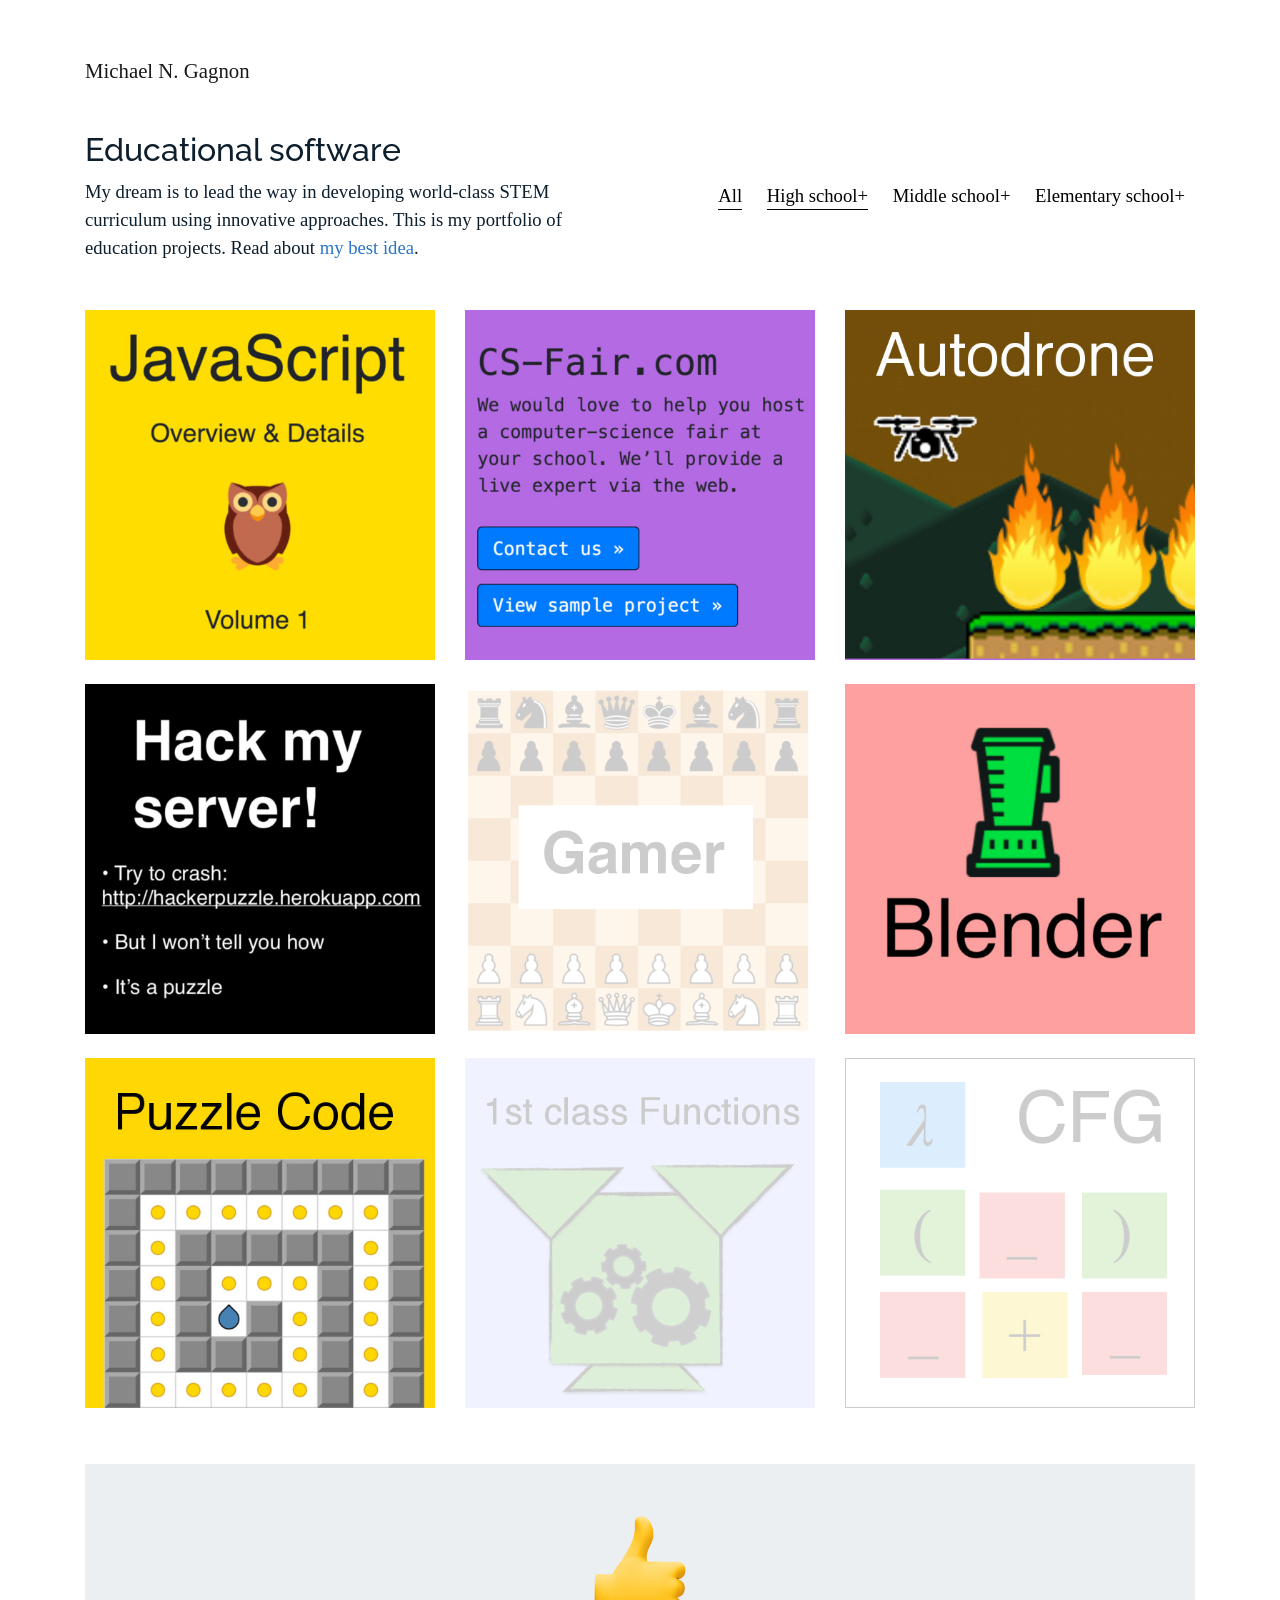
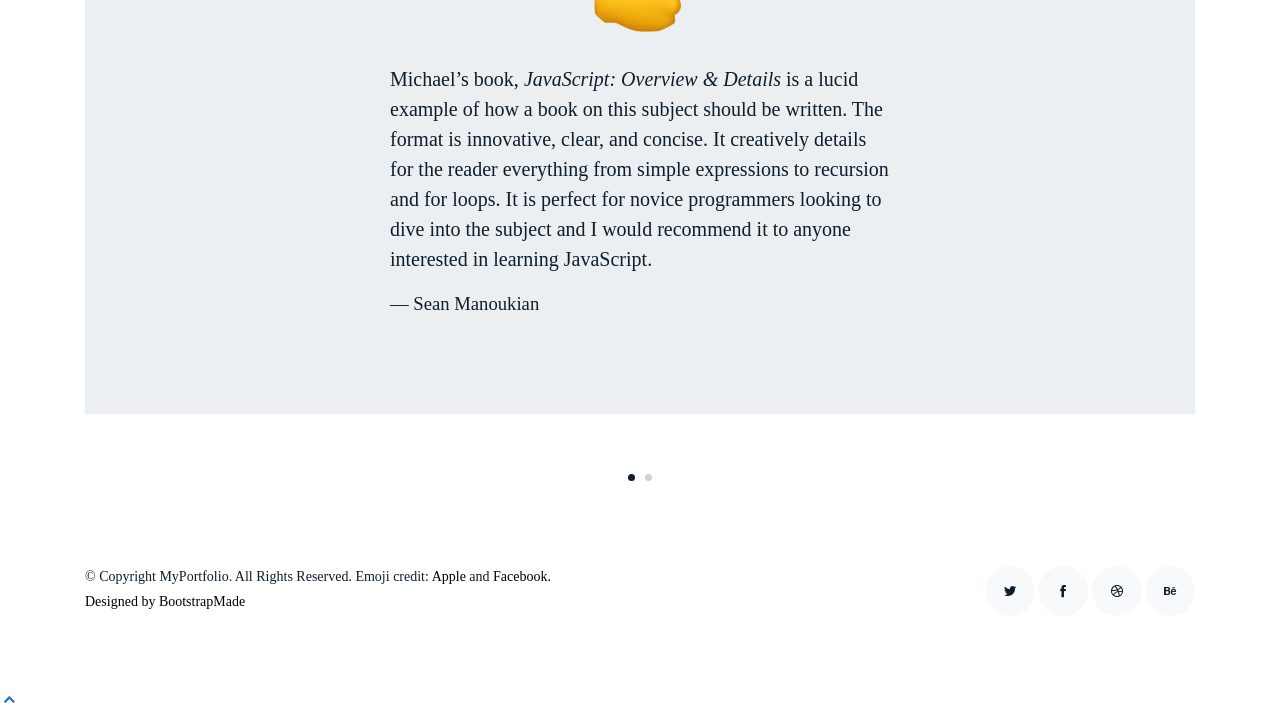
==== commit 25704f6d: "." ====
--- a/index.html
+++ b/index.html
@@ -54,10 +54,9 @@
       <div class="container">
         <div class="row mb-5 align-items-center">
           <div class="col-md-12 col-lg-6 mb-4 mb-lg-0" data-aos="fade-up">
-            <h2>Let&rsquo;s start a business together</h2>
+            <h2>Educational software</h2>
             <p class="mb-0">My dream is to lead the way in developing world-class STEM curriculum using innovative approaches. 
-            This is my portfolio of education projects.
-             I&rsquo;m seeking co-founders, especially co-founders who would love to contribute leadership, sales, fund-raising, consultancy, and engineering. Read about <a href="magic-textbook.html">my best idea</a>.</p>
+            This is my portfolio of education projects. Read about <a href="magic-textbook.html">my best idea</a>.</p>
           </div>
           <div class="col-md-12 col-lg-6 text-left text-lg-right" data-aos="fade-up" data-aos-delay="100">
             <div id="filters" class="filters">
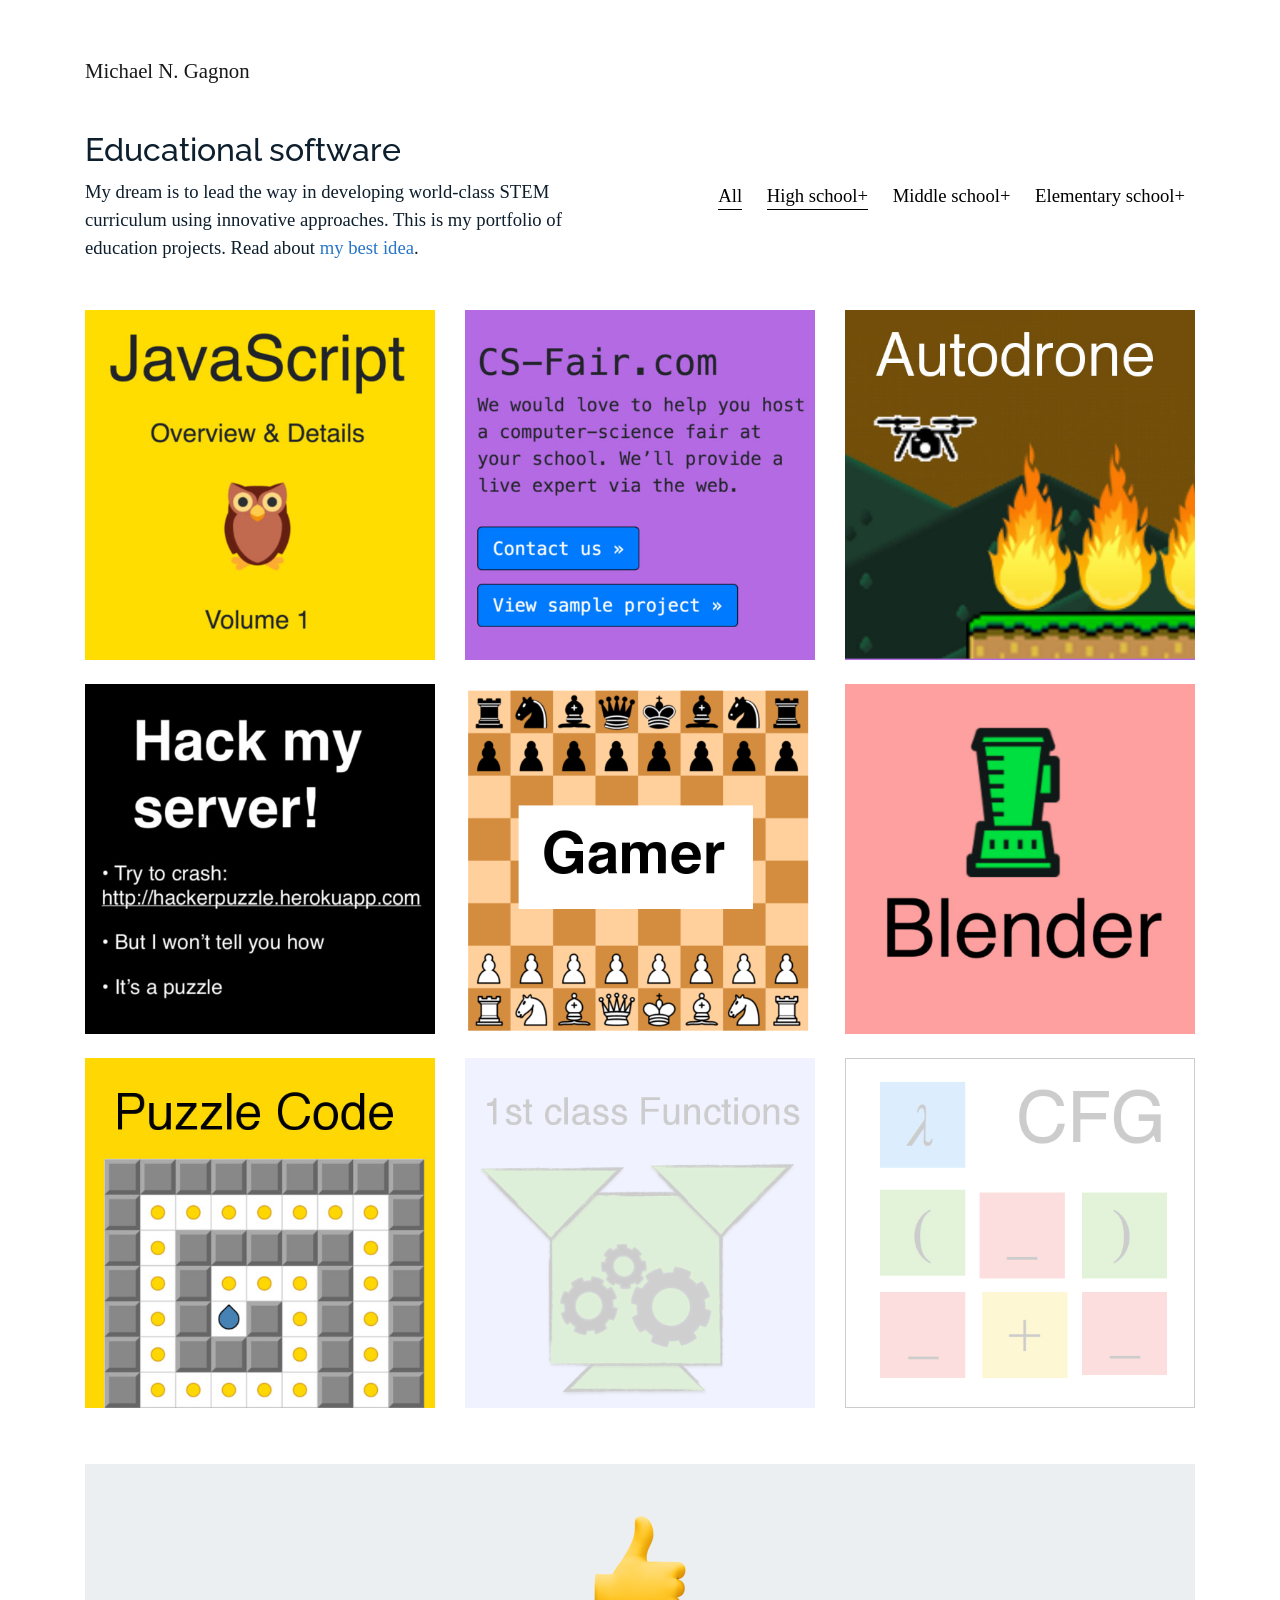
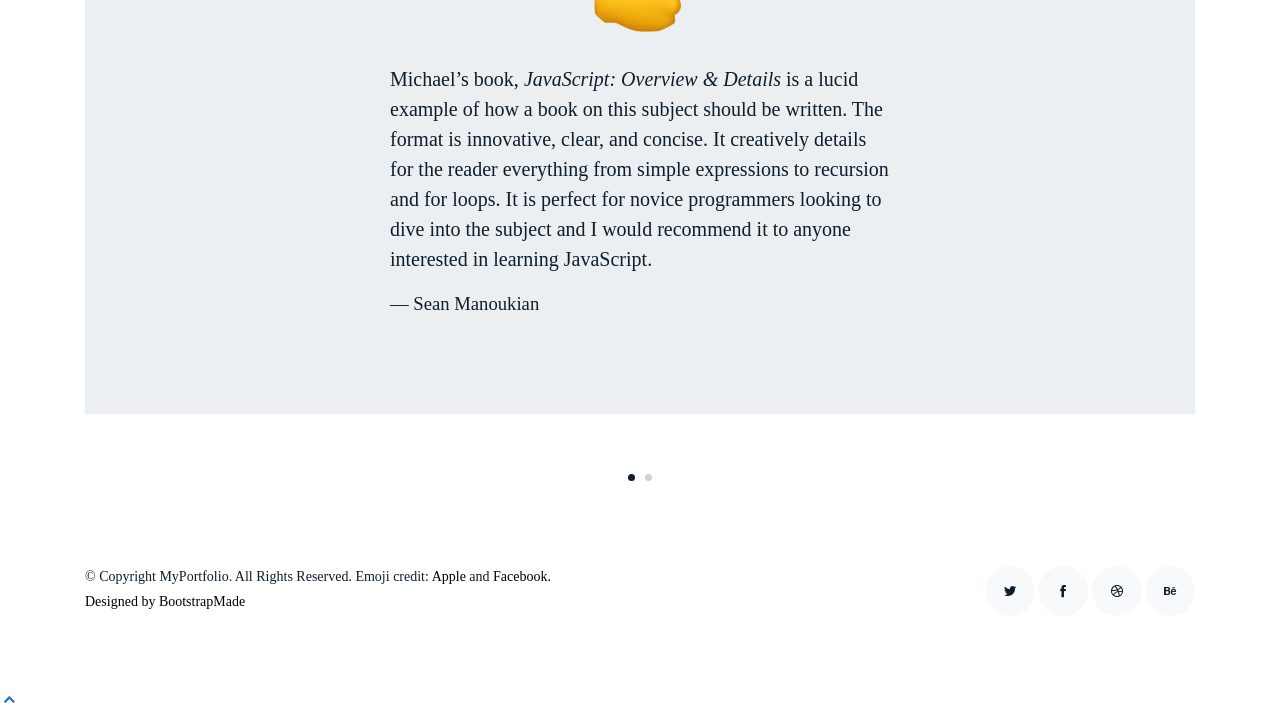
==== commit ff2ed6b6: "." ====
--- a/index.html
+++ b/index.html
@@ -5,7 +5,7 @@
   <meta charset="utf-8">
   <meta content="width=device-width, initial-scale=1.0" name="viewport">
 
-  <title>Michael N. Gagnon - Index</title>
+  <title>Michael N. Gagnon</title>
   <meta content="" name="descriptison">
   <meta content="" name="keywords">
 
@@ -101,7 +101,7 @@
             </a>
           </div>
           <div class="item hs col-sm-6 col-md-4 col-lg-4 mb-4">
-            <a href="https://github.com/mikegagnon/gamer" class="item-wrap fancybox static-fancy">
+            <a href="gamer.html" class="item-wrap fancybox">
               <div class="work-info">
                 <h3>Makes game development easier for novices</h3>
               </div>
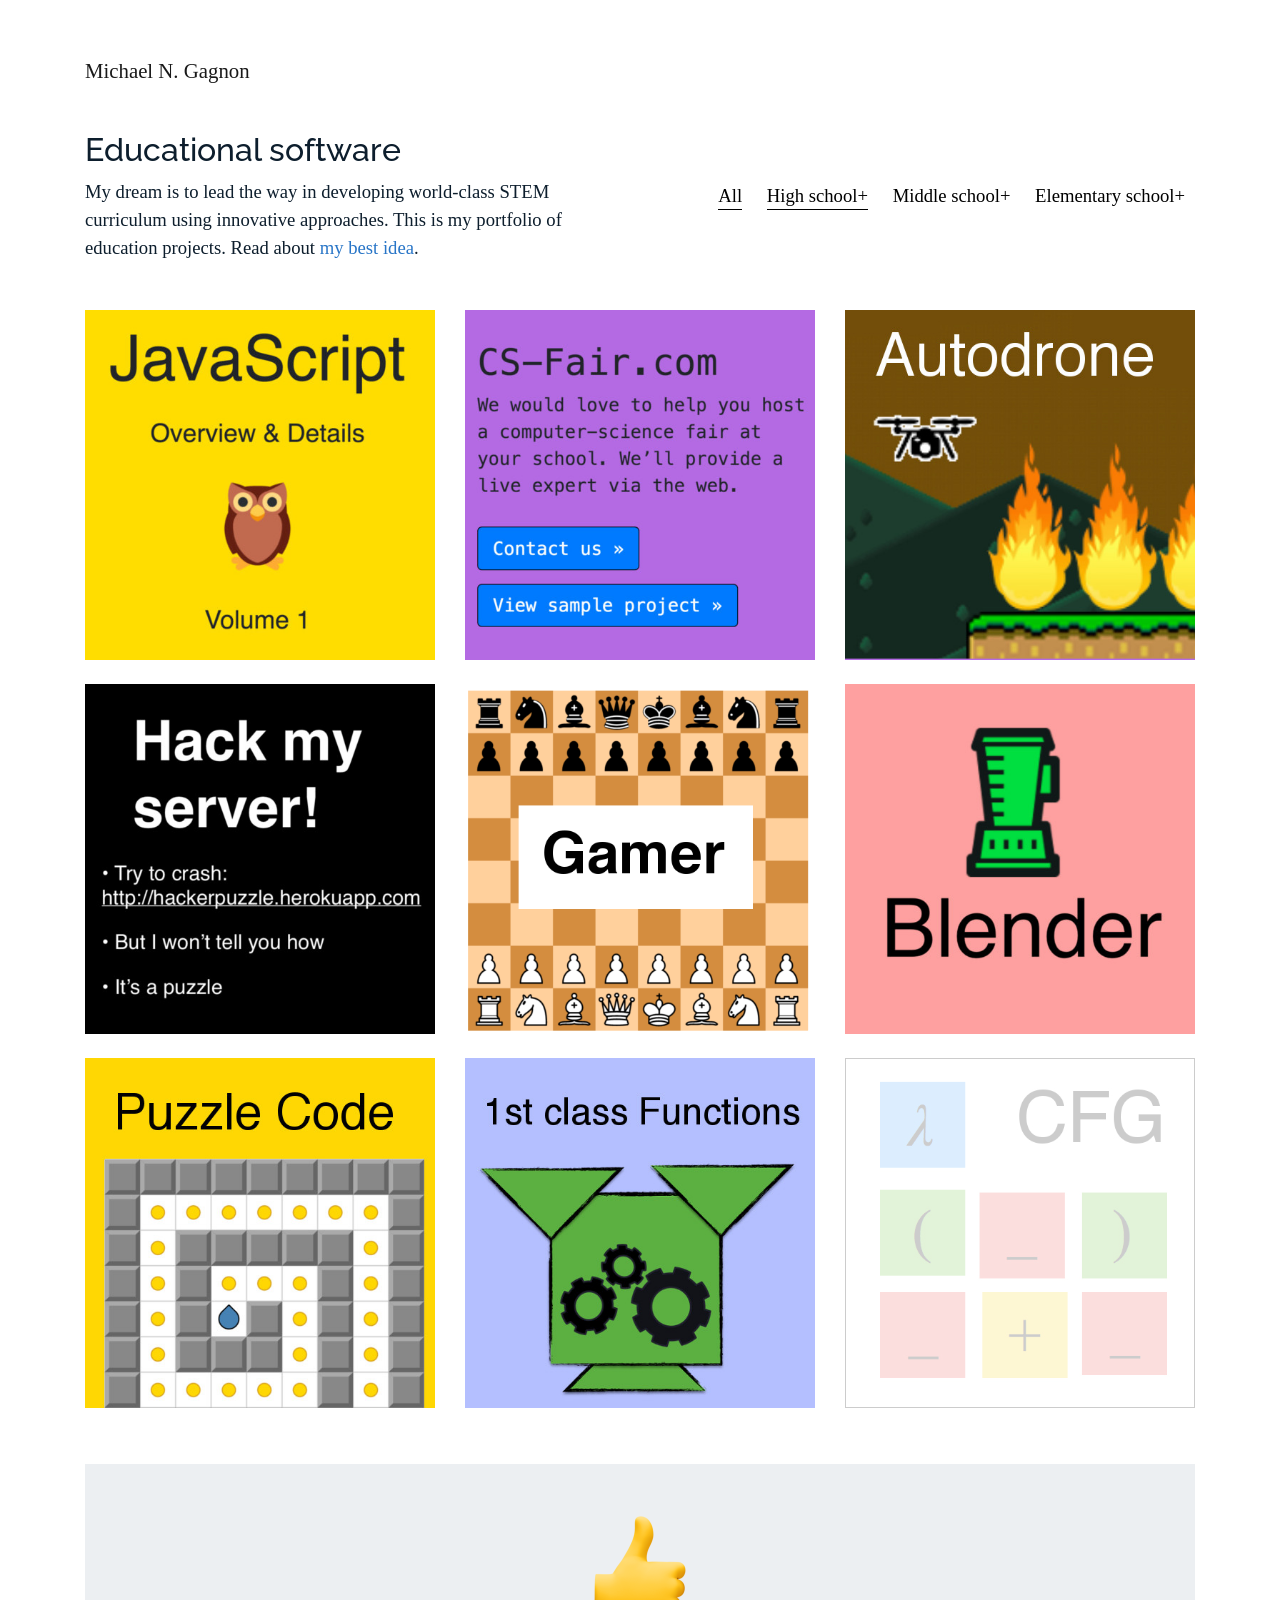
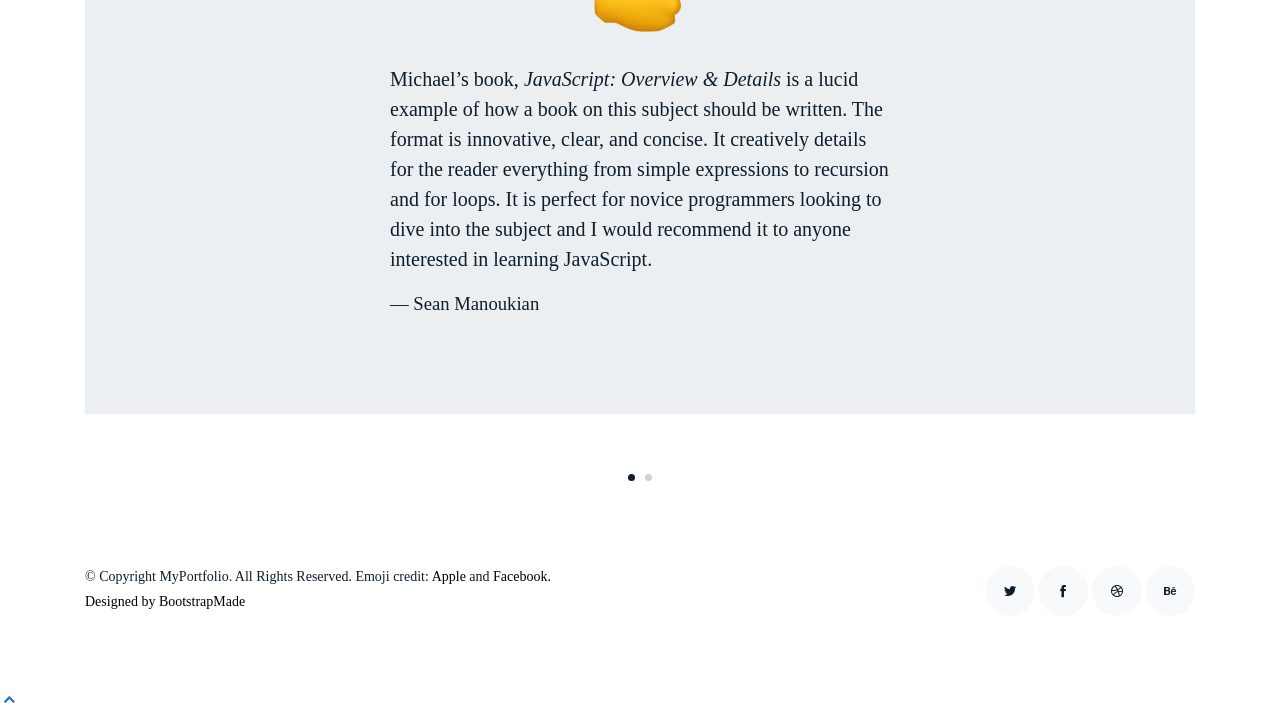
==== commit 5e67d3ac: "." ====
--- a/index.html
+++ b/index.html
@@ -129,7 +129,7 @@
             </a>
           </div>
           <div class="item es col-sm-6 col-md-4 col-lg-4 mb-4">
-            <a href="http://michaelgagnon.me/file/first-class-functions.key.zip" class="item-wrap fancybox  static-fancy">
+            <a href="1stclass.html" class="item-wrap fancybox">
               <div class="work-info">
                 <h3>Theoretical computer science for elementary school</h3>
               </div>
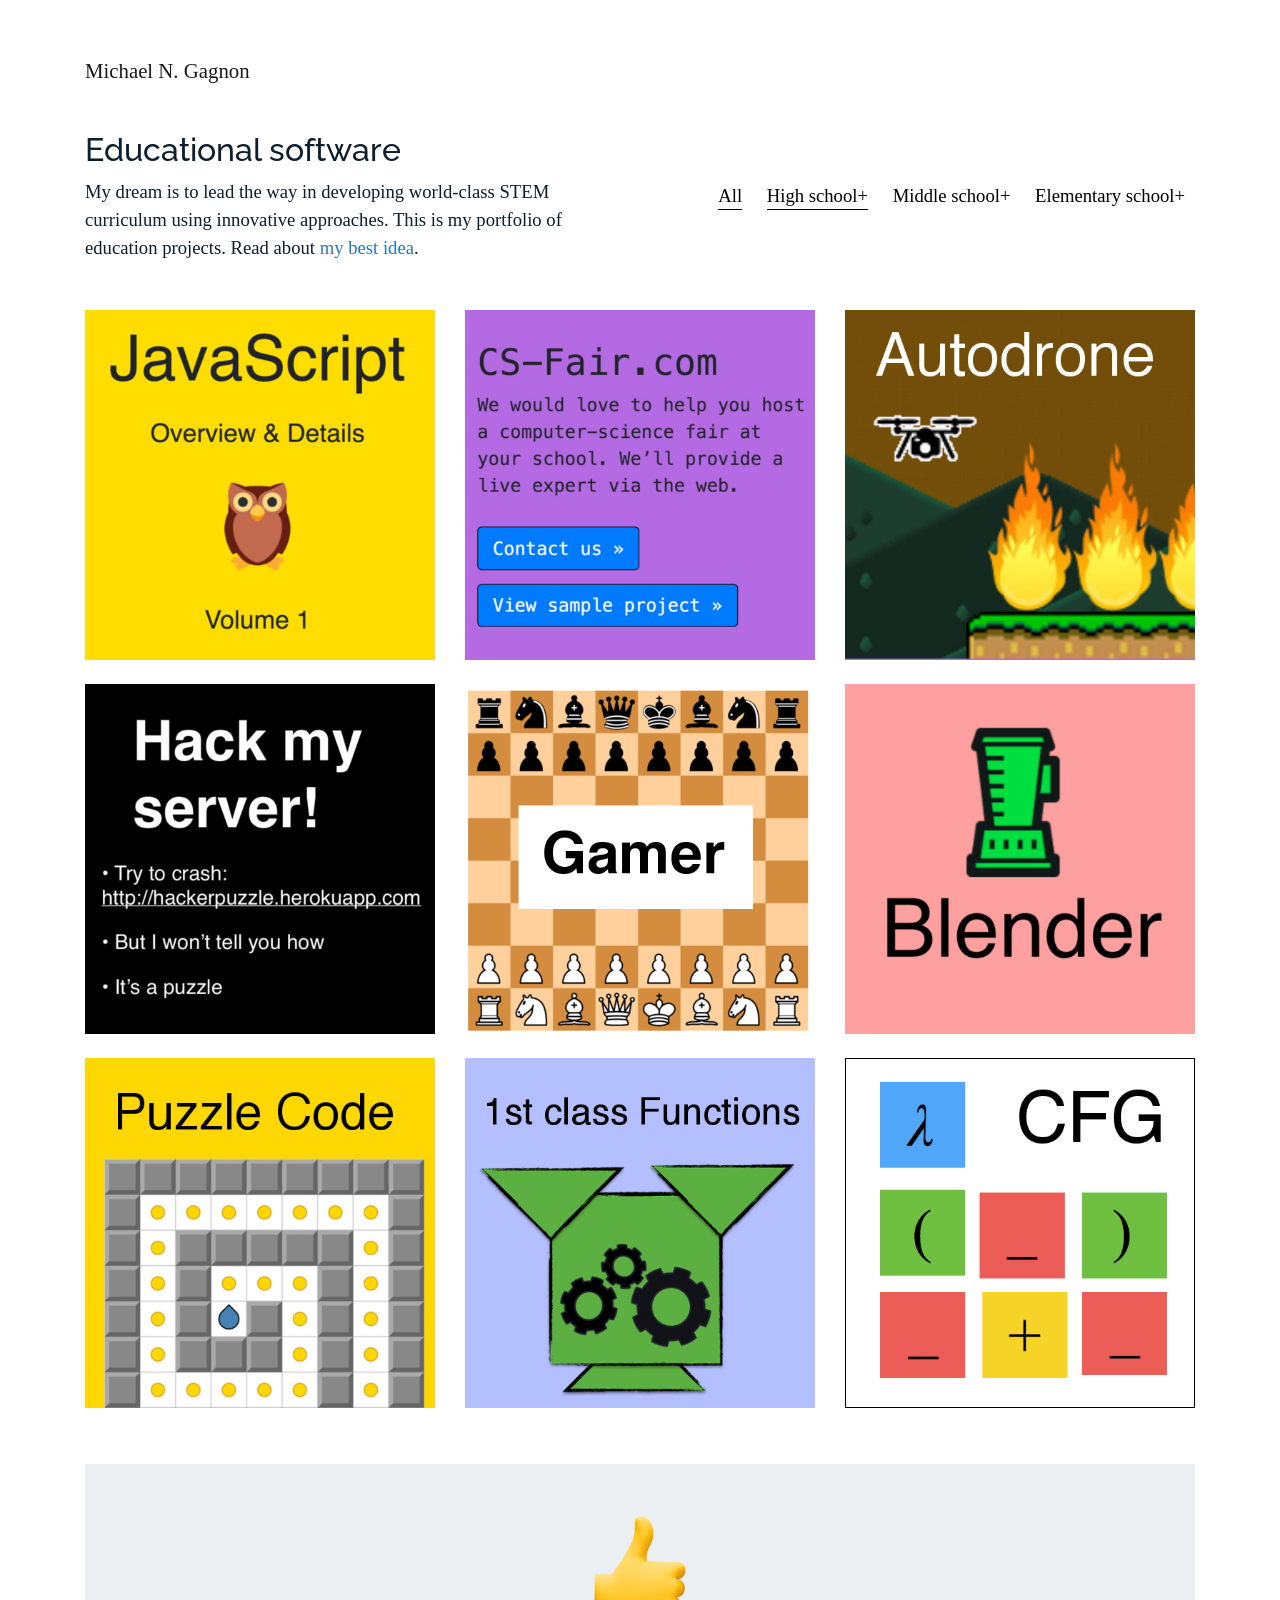
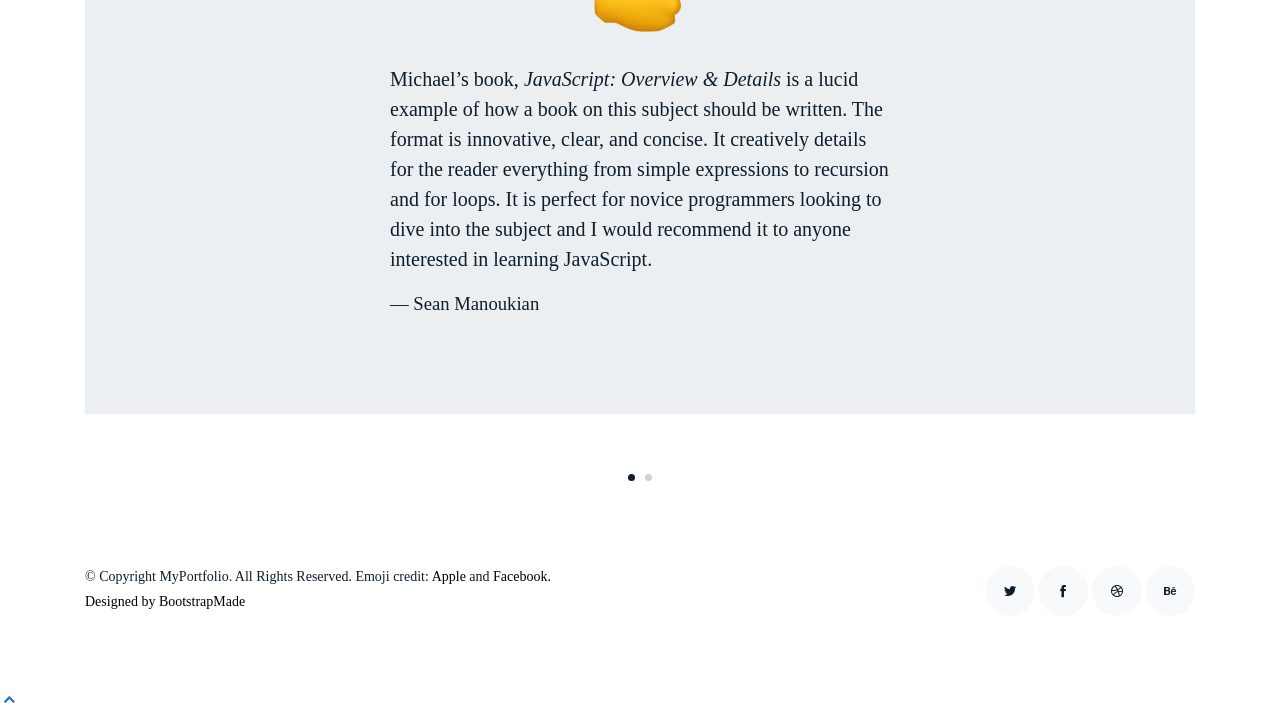
==== commit cee0b4b0: "." ====
--- a/index.html
+++ b/index.html
@@ -137,7 +137,7 @@
             </a>
           </div>
           <div class="item es col-sm-6 col-md-4 col-lg-4 mb-4">
-            <a href="http://michaelgagnon.me/file/cfg.pdf" class="item-wrap fancybox  static-fancy">
+            <a href="cfg.html" class="item-wrap fancybox">
               <div class="work-info">
                 <h3>Theoretical computer science for elementary school</h3>
               </div>
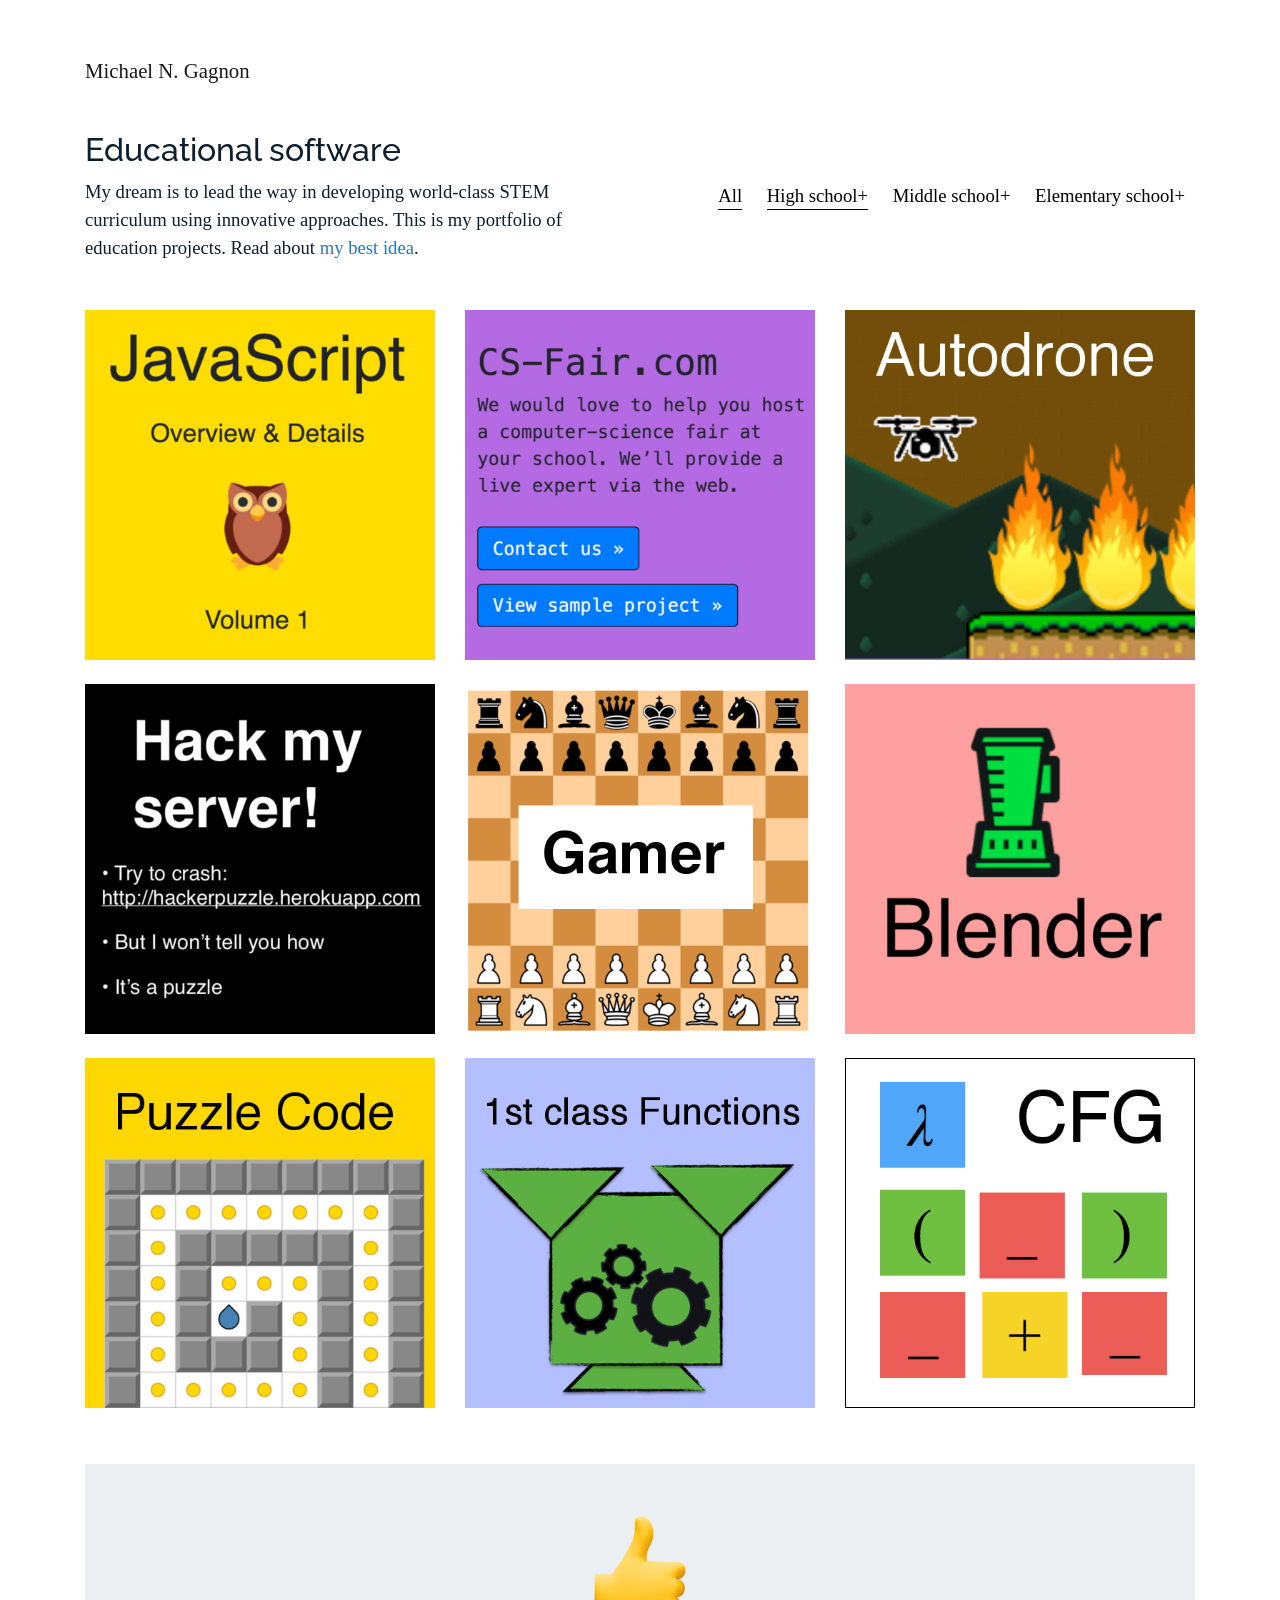
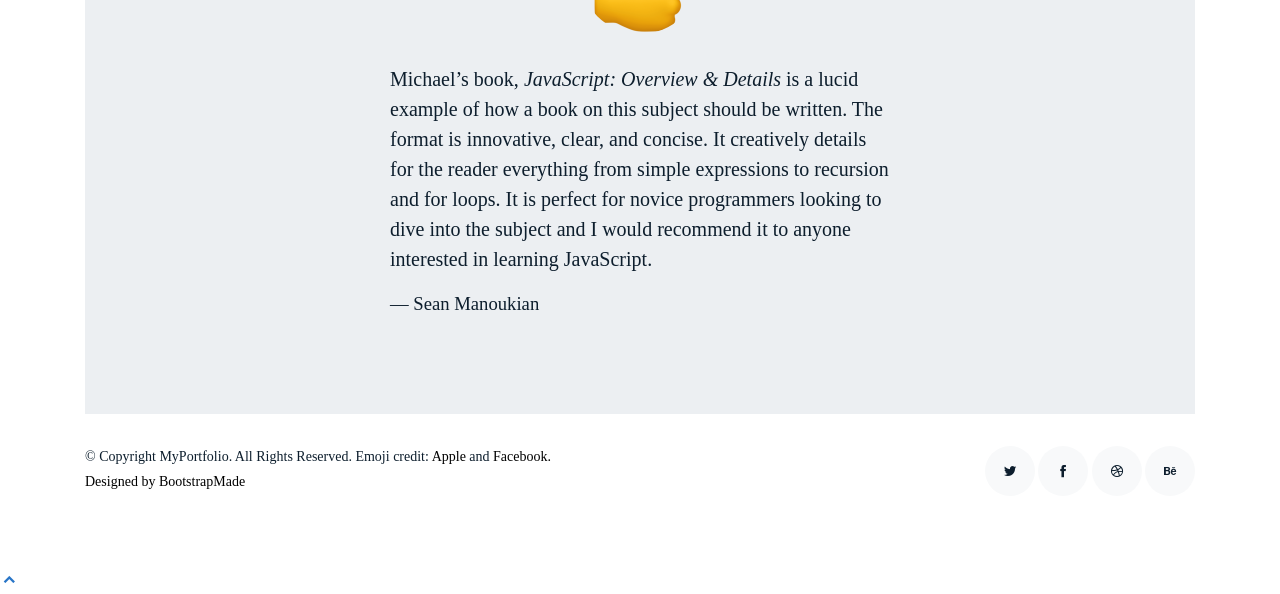
==== commit 44d998ed: "." ====
--- a/index.html
+++ b/index.html
@@ -161,16 +161,6 @@
                 <p>Michael’s book, <i>JavaScript: Overview &amp; Details</i> is a lucid example of how a book on this subject should be written. The format is innovative, clear, and concise. It creatively details for the reader everything from simple expressions to recursion and for loops. It is perfect for novice programmers looking to dive into the subject and I would recommend it to anyone interested in learning JavaScript.  </p>
               </blockquote>
               <p>&mdash; Sean Manoukian</p>
-            </div>
-          </div>
-
-          <div class="testimonial-wrap">
-            <div class="testimonial">
-              <img src="assets/img/smiley.png" alt="Image" class="img-fluid">
-              <blockquote>
-                <p>Your game [<i>Puzzle Code</i>] is beautifully done. Perhaps I did not play it long enough to discover anything that makes it particularly fun. It seems like a very generic rehearsal for programming concepts. I teach programming to students who have trouble multiplying and I might use the game to prep kids for learning BASIC. Learning BASIC, however, is only barely worth the time it takes and extending that process seems inefficient. I like your game but I can accomplish the same goals using Scratch and Scratch delivers a whole lot more at the same time. I'll keep thinking about how to use Puzzle Code. Good luck!</p>
-              </blockquote>
-              <p>&mdash; Anonymous</p>
             </div>
           </div>
 
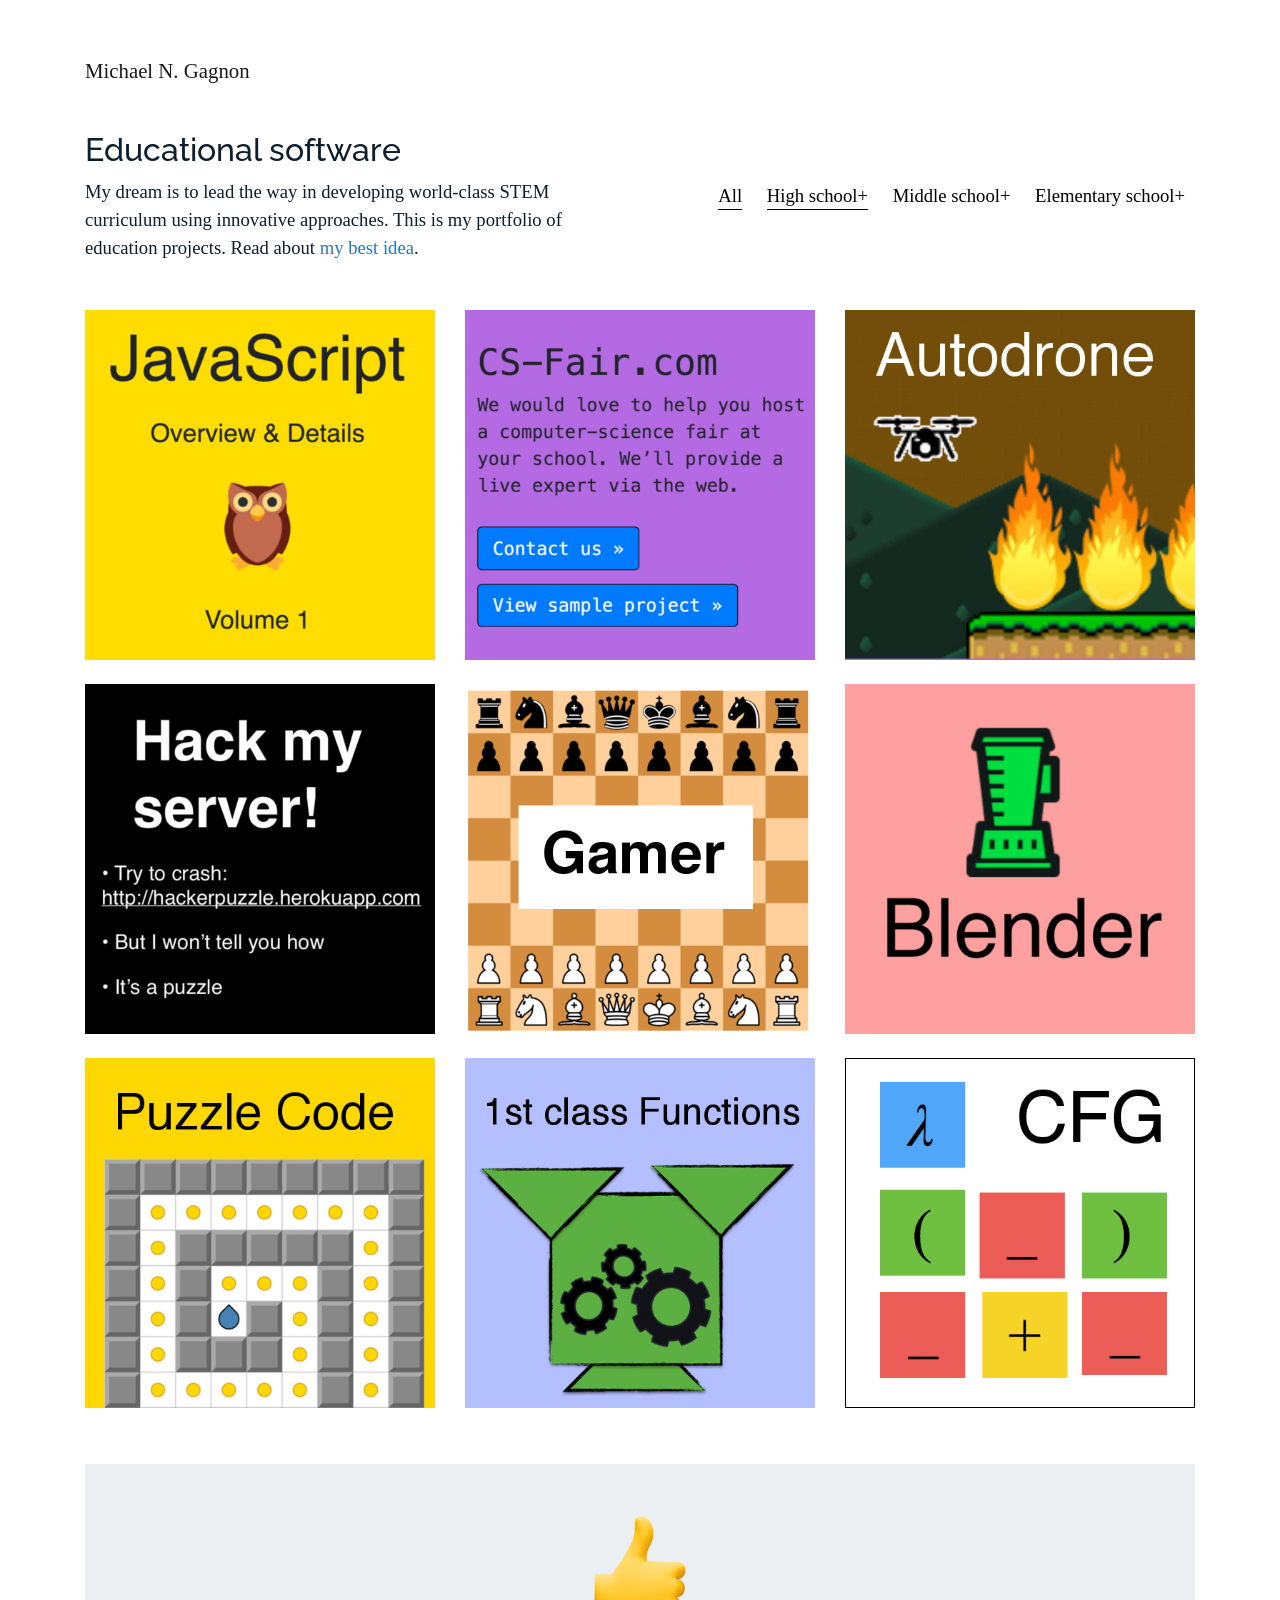
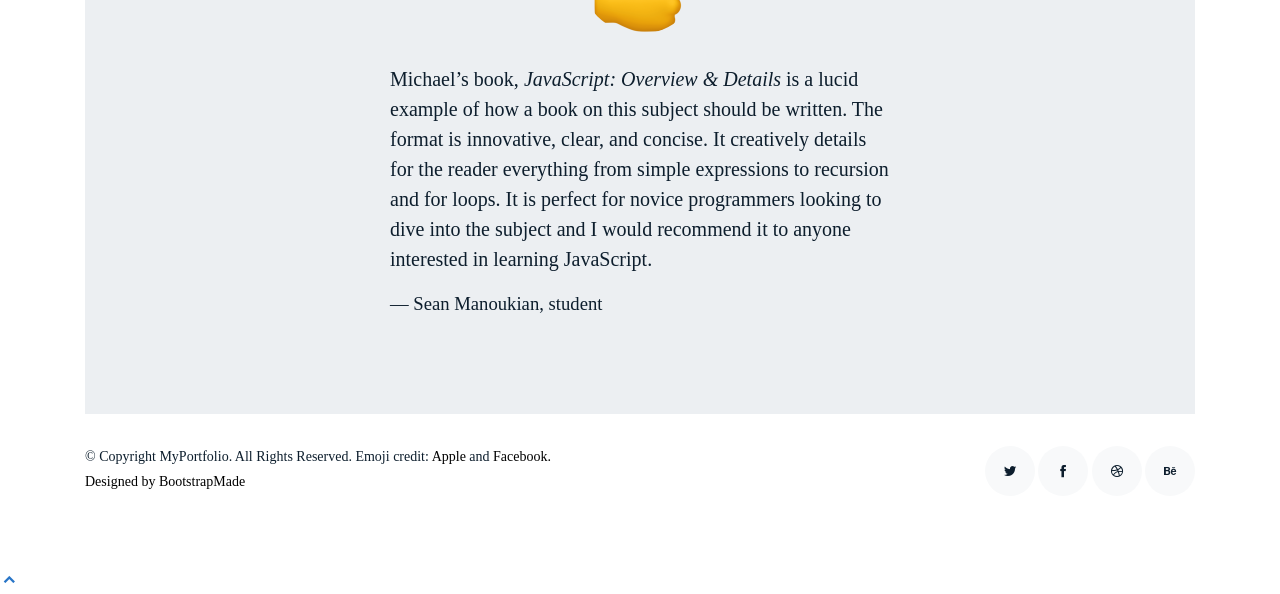
==== commit ed093c99: "." ====
--- a/index.html
+++ b/index.html
@@ -160,7 +160,7 @@
               <blockquote>
                 <p>Michael’s book, <i>JavaScript: Overview &amp; Details</i> is a lucid example of how a book on this subject should be written. The format is innovative, clear, and concise. It creatively details for the reader everything from simple expressions to recursion and for loops. It is perfect for novice programmers looking to dive into the subject and I would recommend it to anyone interested in learning JavaScript.  </p>
               </blockquote>
-              <p>&mdash; Sean Manoukian</p>
+              <p>&mdash; Sean Manoukian, student</p>
             </div>
           </div>
 
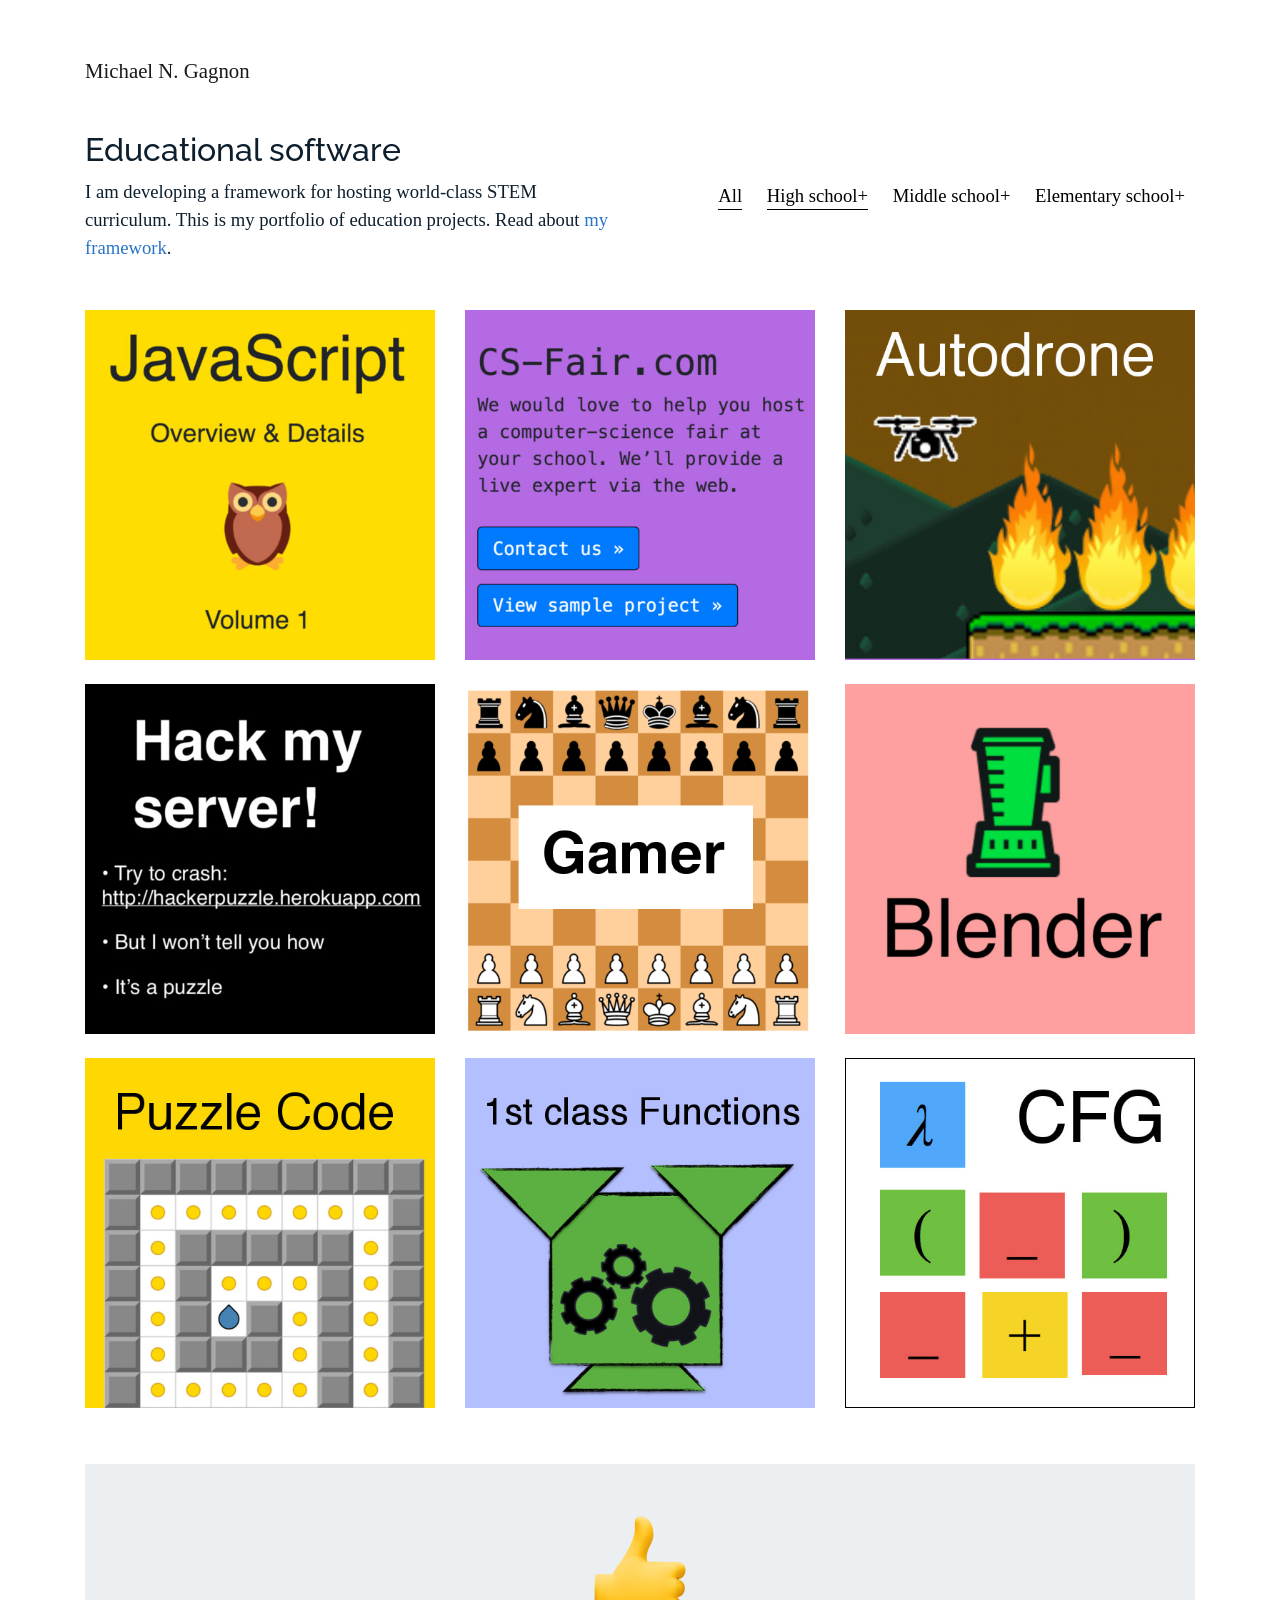
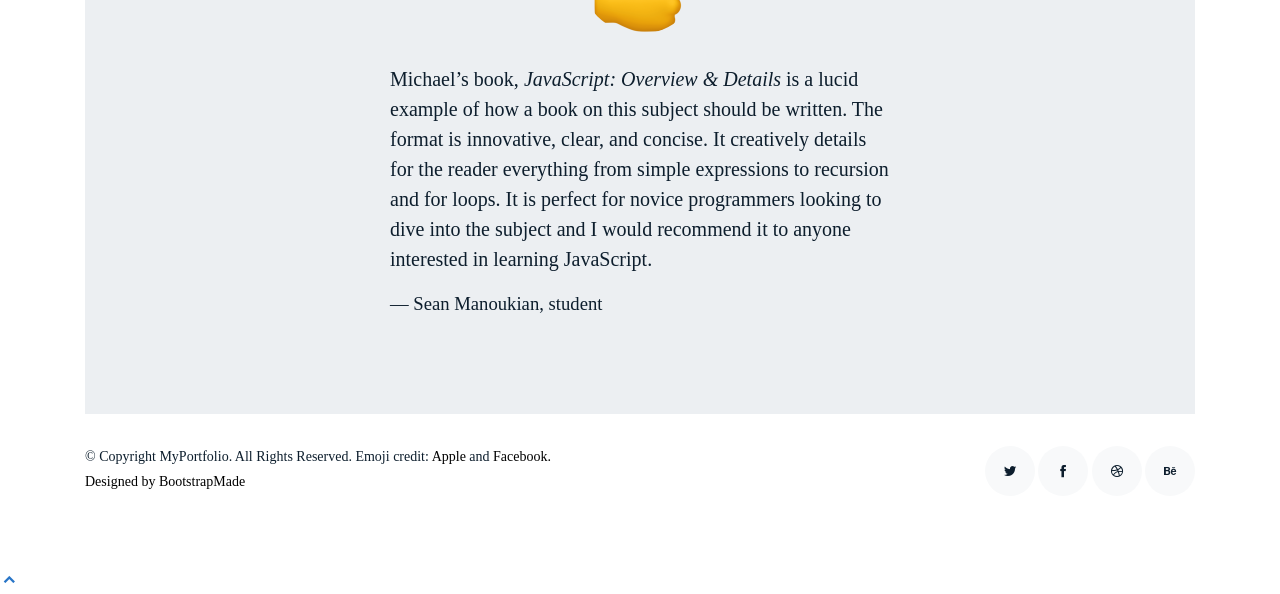
==== commit 7585f411: "." ====
--- a/index.html
+++ b/index.html
@@ -55,8 +55,8 @@
         <div class="row mb-5 align-items-center">
           <div class="col-md-12 col-lg-6 mb-4 mb-lg-0" data-aos="fade-up">
             <h2>Educational software</h2>
-            <p class="mb-0">My dream is to lead the way in developing world-class STEM curriculum using innovative approaches. 
-            This is my portfolio of education projects. Read about <a href="magic-textbook.html">my best idea</a>.</p>
+            <p class="mb-0">I am developing a framework for hosting world-class STEM curriculum. 
+            This is my portfolio of education projects. Read about <a href="magic-textbook.html">my framework</a>.</p>
           </div>
           <div class="col-md-12 col-lg-6 text-left text-lg-right" data-aos="fade-up" data-aos-delay="100">
             <div id="filters" class="filters">
